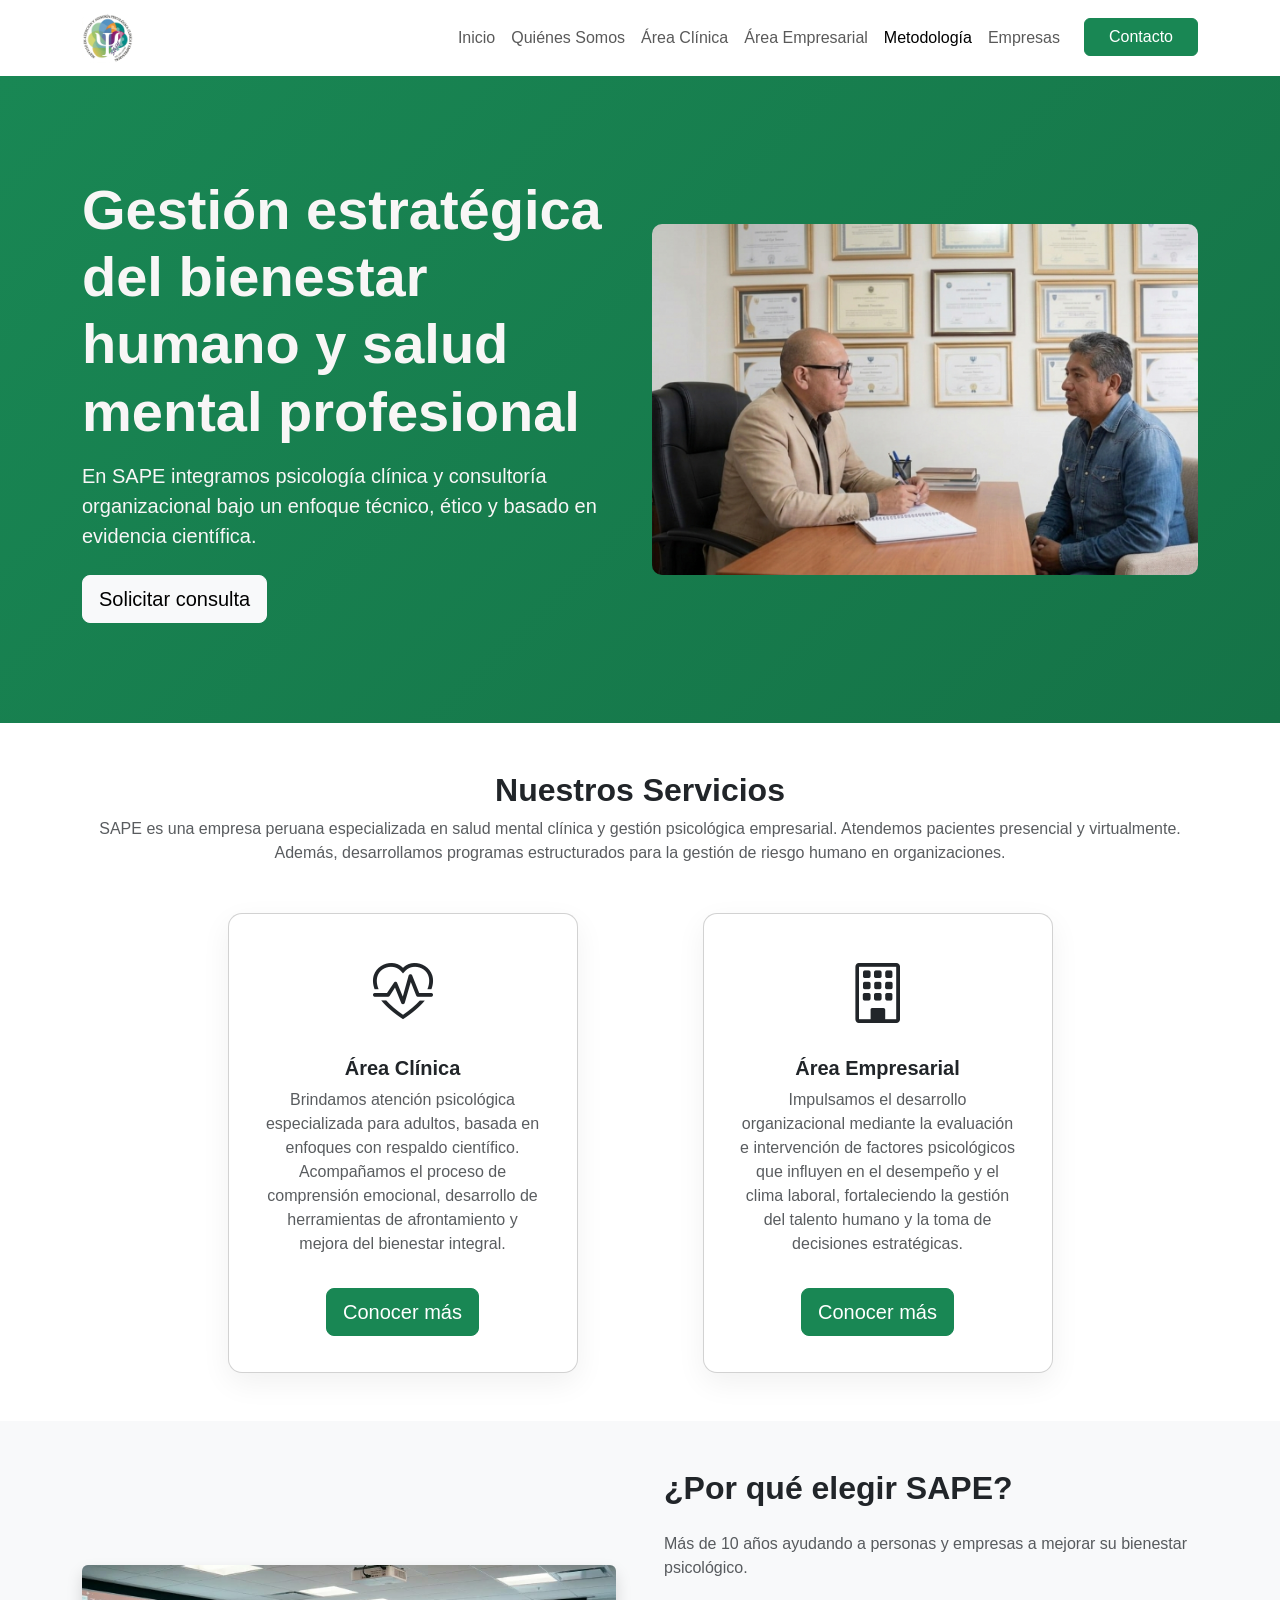
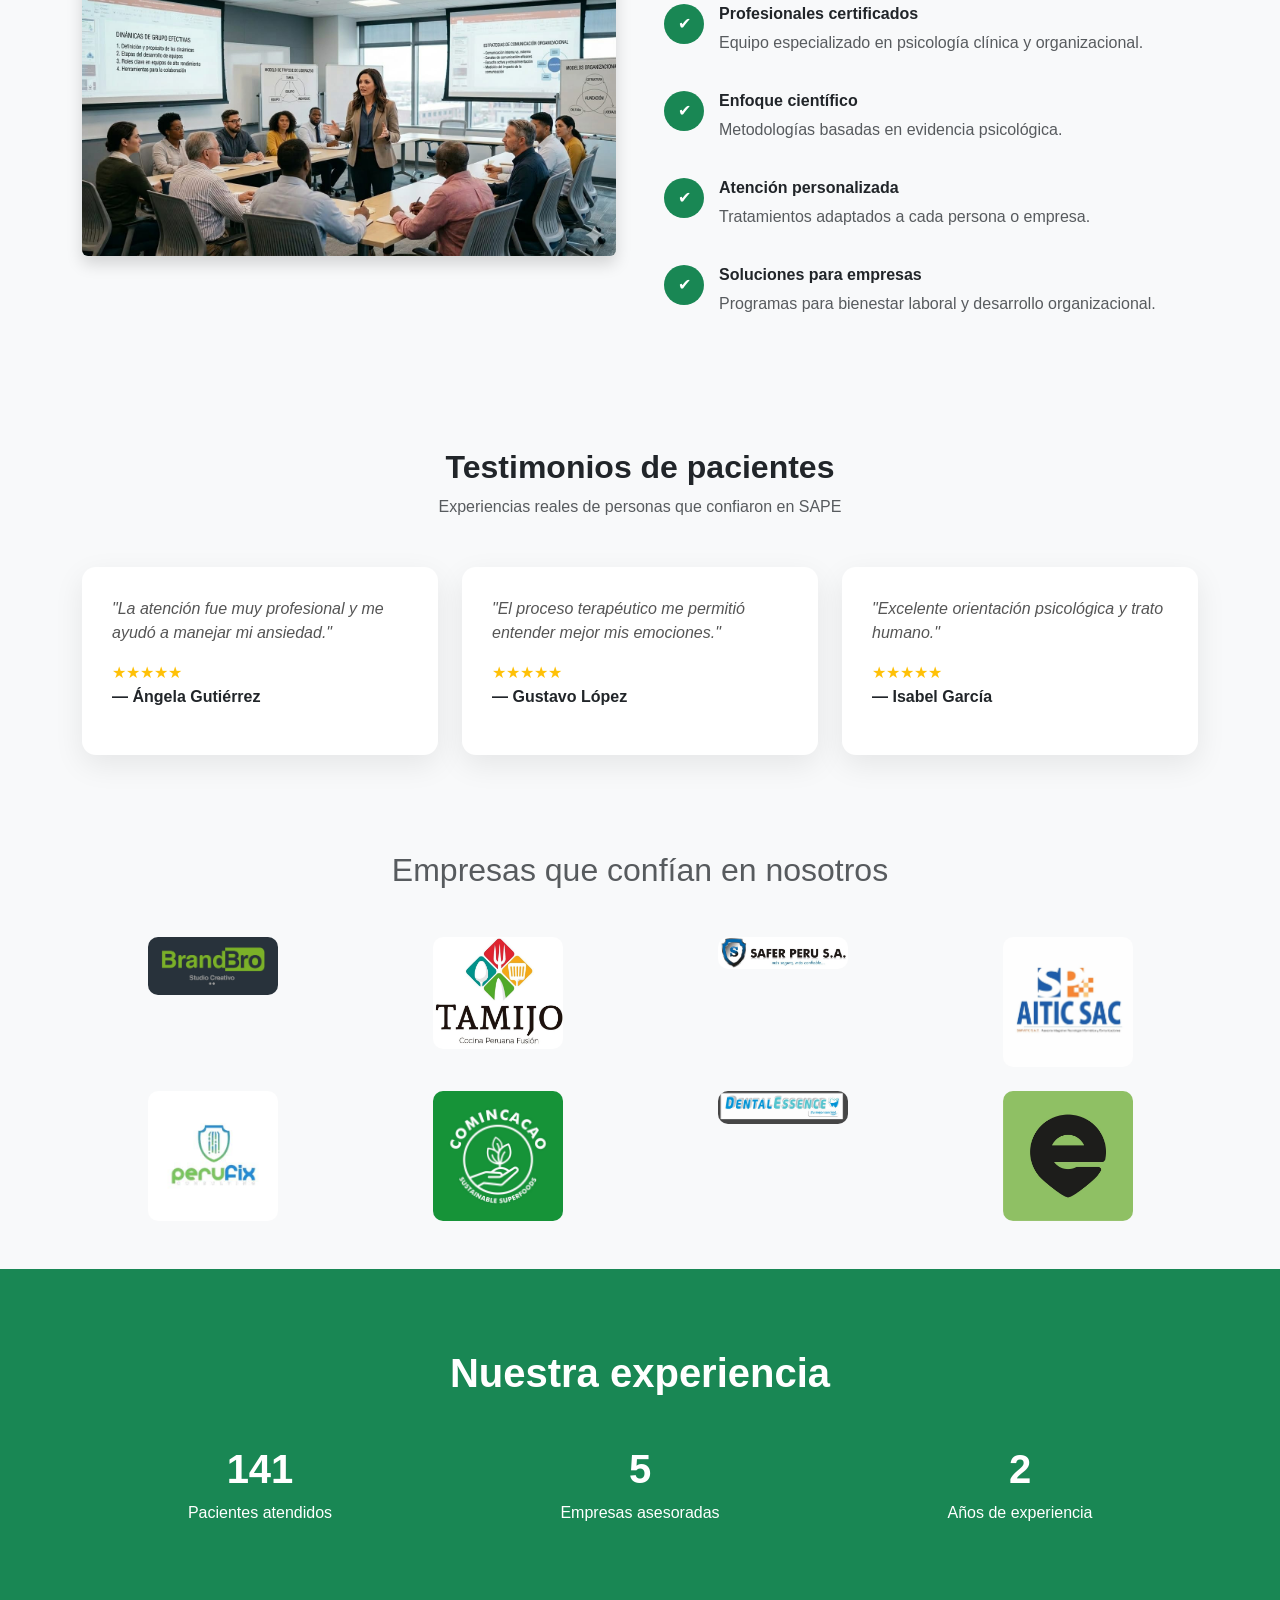
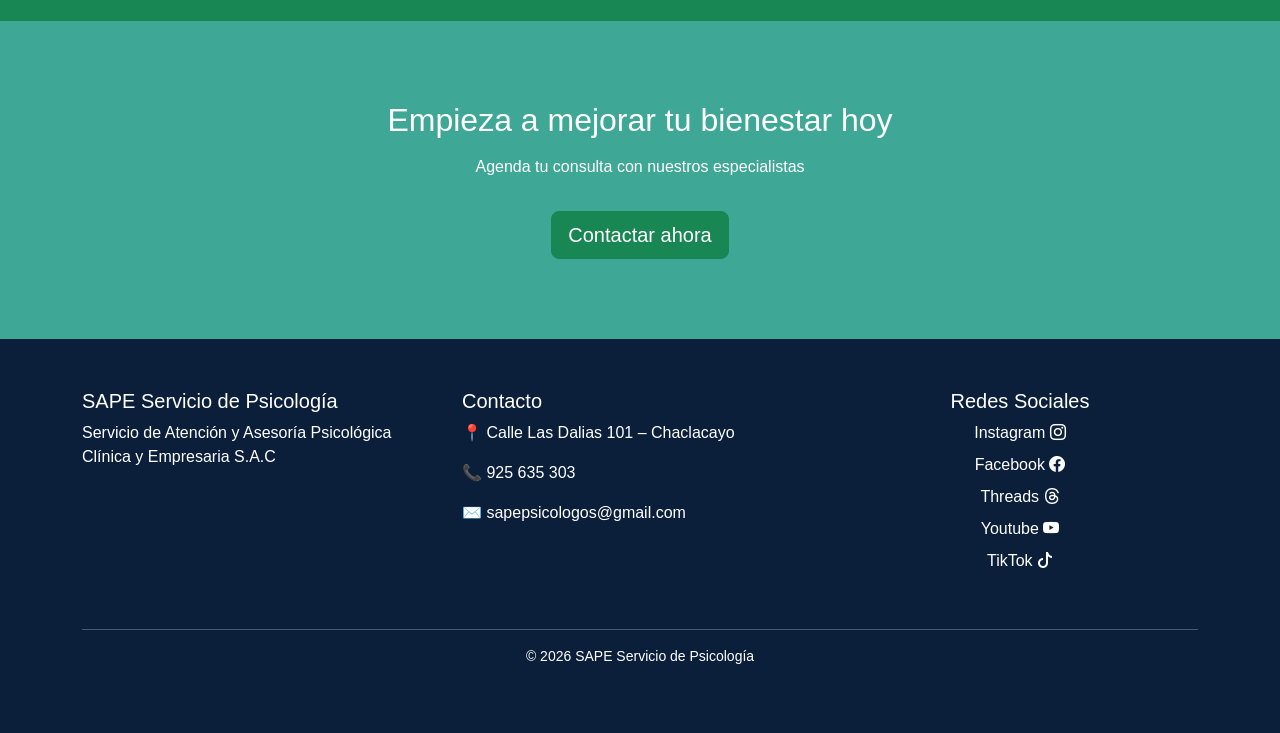
==== index.html @ dc3daa82 "Actualización del sitio" ====
<!DOCTYPE html>
<html lang="es">
<head>
  <meta charset="utf-8" />
  <meta name="viewport" content="width=device-width, initial-scale=1" />

  <title>SAPE | Psicología Clínica y Empresarial</title>

  <link href="https://cdn.jsdelivr.net/npm/bootstrap@5.3.8/dist/css/bootstrap.min.css" rel="stylesheet"/>
  <link href="https://cdn.jsdelivr.net/npm/bootstrap-icons@1.11.3/font/bootstrap-icons.css" rel="stylesheet"/>
  <link rel="stylesheet" href="css/styles.css" />
</head>

<body>

<!-- HEADER -->
<header class="header">
  <div class="container">
    <nav class="navbar navbar-expand-lg">
      <a class="navbar-brand" href="index.html">
        <img src="assets/img/logo-sape.jpeg" class="logo-img">
      </a>

      <button class="navbar-toggler" type="button" data-bs-toggle="collapse" data-bs-target="#menu">
        ☰
      </button>

      <div class="collapse navbar-collapse" id="menu">
        <ul class="navbar-nav ms-auto">
          <li class="nav-item"><a class="nav-link" href="index.html">Inicio</a></li>
          <li class="nav-item"><a class="nav-link" href="quienes-somos.html">Quiénes Somos</a></li>
          <li class="nav-item"><a class="nav-link" href="area-clinica.html">Área Clínica</a></li>
          <li class="nav-item"><a class="nav-link" href="area-empresarial.html">Área Empresarial</a></li>
          <li class="nav-item"><a class="nav-link active" href="metodologia.html">Metodología</a></li>
          <li class="nav-item"><a class="nav-link" href="empresas.html">Empresas</a></li>
          <li class="nav-item">
            <a class="btn btn-success ms-lg-3 px-4" href="contacto.html">Contacto</a>
          </li>
        </ul>
      </div>
    </nav>
  </div>
</header>

<!-- HERO -->
<section class="hero reveal">
  <div class="container">
    <div class="row align-items-center">
      <div class="col-lg-6">
        <h1 class="display-4 fw-bold">
          Gestión estratégica del bienestar humano y salud mental profesional
        </h1>

        <p class="lead mt-3">
          En SAPE integramos psicología clínica y consultoría organizacional bajo un enfoque técnico, ético y basado en evidencia científica.
        </p>

        <div class="mt-4">
          <a href="contacto.html" class="btn btn-light btn-lg me-3">Solicitar consulta</a>
        </div>
      </div>

      <div class="col-lg-6 text-center">
        <img src="assets/img/hero.jpeg" class="img-fluid hero-img" />
      </div>
    </div>
  </div>
</section>

<!-- SERVICIOS -->
<section class="py-5 reveal">
  <div class="container">
    <div class="text-center mb-5">
      <h2 class="fw-bold">Nuestros Servicios</h2>
      <p class="text-muted">
        SAPE es una empresa peruana especializada en salud mental clínica  y gestión psicológica empresarial. Atendemos pacientes presencial y virtualmente. Además, desarrollamos programas estructurados para la gestión de riesgo humano en organizaciones.
      </p>
    </div>

    <div class="row g-4 justify-content-center">

      <div class="col-md-6 col-lg-5">
        <div class="card service-card h-100 text-center">
          <div class="card-body">
            <div class="service-icon mb-3">
              <i class="bi bi-heart-pulse"></i>
            </div>
            <h5 class="fw-bold">Área Clínica</h5>
            <p class="text-muted">
              Brindamos atención psicológica especializada para adultos, basada en enfoques con respaldo científico. Acompañamos el proceso de comprensión emocional, desarrollo de herramientas de afrontamiento y mejora del bienestar integral.
            </p>
            <a href="area-clinica.html" class="btn btn-success btn-lg mt-3">Conocer más</a>
          </div>
        </div>
      </div>

      <div class="col-md-6 col-lg-5">
        <div class="card service-card h-100 text-center">
          <div class="card-body">
            <div class="service-icon mb-3">
              <i class="bi bi-building"></i>
            </div>
            <h5 class="fw-bold">Área Empresarial</h5>
            <p class="text-muted">
              Impulsamos el desarrollo organizacional mediante la evaluación e intervención de factores psicológicos que influyen en el desempeño y el clima laboral, fortaleciendo la gestión del talento humano y la toma de decisiones estratégicas.
            </p>
            <a href="area-empresarial.html" class="btn btn-success btn-lg mt-3">Conocer más</a>
          </div>
        </div>
      </div>

    </div>
  </div>
</section>

<!-- BENEFICIOS -->
<section class="py-5 bg-light reveal">
  <div class="container">
    <div class="row align-items-center g-5">

      <div class="col-lg-6">
        <img src="assets/img/team.jpeg" class="img-fluid rounded shadow" />
      </div>

      <div class="col-lg-6">
        <h2 class="fw-bold mb-4">¿Por qué elegir SAPE?</h2>

        <p class="text-muted mb-4">
          Más de 10 años ayudando a personas y empresas a mejorar su bienestar psicológico.
        </p>

        <div class="benefit-item"><div class="benefit-icon">✔</div><div><h6 class="fw-bold">Profesionales certificados</h6><p class="text-muted">Equipo especializado en psicología clínica y organizacional.</p></div></div>

        <div class="benefit-item"><div class="benefit-icon">✔</div><div><h6 class="fw-bold">Enfoque científico</h6><p class="text-muted">Metodologías basadas en evidencia psicológica.</p></div></div>

        <div class="benefit-item"><div class="benefit-icon">✔</div><div><h6 class="fw-bold">Atención personalizada</h6><p class="text-muted">Tratamientos adaptados a cada persona o empresa.</p></div></div>

        <div class="benefit-item"><div class="benefit-icon">✔</div><div><h6 class="fw-bold">Soluciones para empresas</h6><p class="text-muted">Programas para bienestar laboral y desarrollo organizacional.</p></div></div>

      </div>
    </div>
  </div>
</section>

<!-- TESTIMONIOS -->
<section class="py-5 bg-light reveal">
  <div class="container">
    <div class="text-center mb-5">
      <h2 class="fw-bold">Testimonios de pacientes</h2>
      <p class="text-muted">Experiencias reales de personas que confiaron en SAPE</p>
    </div>

    <div class="row g-4">
      <div class="col-md-4">
        <div class="testimonial-card h-100">
          <p class="testimonial-text">"La atención fue muy profesional y me ayudó a manejar mi ansiedad."</p>
          <div class="testimonial-stars">★★★★★</div>
          <p class="testimonial-author">— Ángela Gutiérrez</p>
        </div>
      </div>

      <div class="col-md-4">
        <div class="testimonial-card h-100">
          <p class="testimonial-text">"El proceso terapéutico me permitió entender mejor mis emociones."</p>
          <div class="testimonial-stars">★★★★★</div>
          <p class="testimonial-author">— Gustavo López</p>
        </div>
      </div>

      <div class="col-md-4">
        <div class="testimonial-card h-100">
          <p class="testimonial-text">"Excelente orientación psicológica y trato humano."</p>
          <div class="testimonial-stars">★★★★★</div>
          <p class="testimonial-author">— Isabel García</p>
        </div>
      </div>
    </div>
  </div>
</section>

<!-- CLIENTES -->
<section class="py-5 bg-light reveal">
  <div class="container text-center">
    <h2 class="text-muted mb-5">Empresas que confían en nosotros</h2>

    <div class="row g-4">
      <div class="col-6 col-md-3"><img src="assets/img/client1.jpeg" class="img-fluid client-logo"/></div>
      <div class="col-6 col-md-3"><img src="assets/img/client2.jpeg" class="img-fluid client-logo"/></div>
      <div class="col-6 col-md-3"><img src="assets/img/client3.jpeg" class="img-fluid client-logo"/></div>
      <div class="col-6 col-md-3"><img src="assets/img/client4.jpeg" class="img-fluid client-logo"/></div>
      <div class="col-6 col-md-3"><img src="assets/img/client5.jpeg" class="img-fluid client-logo"/></div>
      <div class="col-6 col-md-3"><img src="assets/img/client6.jpeg" class="img-fluid client-logo"/></div>
      <div class="col-6 col-md-3"><img src="assets/img/client7.jpeg" class="img-fluid client-logo"/></div>
      <div class="col-6 col-md-3"><img src="assets/img/client8.jpeg" class="img-fluid client-logo"/></div>
    </div>
  </div>
</section>

<!-- ESTADISTICAS -->
<section class="stats">
  <div class="container text-center">
    <h2 class="mb-5">Nuestra experiencia</h2>
    <div class="row g-4">
      <div class="col-md-4"><h2 class="counter" data-target="1200">0</h2><p>Pacientes atendidos</p></div>
      <div class="col-md-4"><h2 class="counter" data-target="40">0</h2><p>Empresas asesoradas</p></div>
      <div class="col-md-4"><h2 class="counter" data-target="10">0</h2><p>Años de experiencia</p></div>
    </div>
  </div>
</section>

<!-- CTA -->
<section class="cta text-center reveal">
  <div class="container">
    <h2>Empieza a mejorar tu bienestar hoy</h2>
    <p class="mt-3">Agenda tu consulta con nuestros especialistas</p>
    <a href="contacto.html" class="btn btn-success btn-lg mt-3">Contactar ahora</a>
  </div>
</section>

<!-- FOOTER -->
<footer class="footer">
  <div class="container">
    <div class="row g-4">

      <div class="col-lg-4">
        <h5>SAPE Servicio de Psicología</h5>
        <p>Servicio de Atención y Asesoría Psicológica Clínica y Empresaria S.A.C</p>
      </div>

      <div class="col-lg-4">
        <h5>Contacto</h5>
        <p>📍 Calle Las Dalias 101 – Chaclacayo</p>
        <p>📞 925 635 303</p>
        <p>✉️ sapepsicologos@gmail.com</p>
      </div>

      <div class="col-lg-4 text-center">
        <h5>Redes Sociales</h5>

        <a href="https://www.instagram.com/sapepsicologia" target="_blank">Instagram <i class="bi bi-instagram"></i></a>
        <a href="https://www.facebook.com/sapepsicologos" target="_blank">Facebook <i class="bi bi-facebook"></i></a>
        <a href="https://threads.net/@sapepsicologia" target="_blank">Threads <i class="bi bi-threads"></i></a>
        <a href="https://www.youtube.com/@sapepsicologos" target="_blank">Youtube <i class="bi bi-youtube"></i></a>
        <a href="https://www.tiktok.com/@sapepsicologos" target="_blank">TikTok <i class="bi bi-tiktok"></i></a>

      </div>

    </div>

    <hr class="mt-5" />
    <p class="text-center small">© 2026 SAPE Servicio de Psicología</p>
  </div>
</footer>

<script src="https://cdn.jsdelivr.net/npm/bootstrap@5.3.8/dist/js/bootstrap.bundle.min.js"></script>
<script src="js/main.js"></script>

</body>
</html>
---- css/styles.css ----
/* RESET */
* {
  margin: 0;
  padding: 0;
  box-sizing: border-box;
}

html, body {
  overflow-x: hidden;
  width: 100%;
  font-family: Arial, Helvetica, sans-serif;
}

/* VARIABLES */
:root {
  --azul-principal: #0b1f3a;
  --verde-acento: #3fa796;
  --gris-claro: #f4f6f9;
}

/* NAVBAR */
.logo-img {
  height: 50px;
  width: auto;
  border-radius: 20%;
}

.navbar {
  z-index: 1000;
  transition: all 0.3s ease;
}

.navbar.scrolled {
  background: white;
  box-shadow: 0 10px 20px rgba(0,0,0,0.08);
}

/* HERO */
.hero {
  background: linear-gradient(135deg, #198754, #157347);
  color: rgb(248, 246, 246);
  padding: 100px 0;
  display: flex;
  align-items: center;
}

.hero-empresarial,
.hero-quienes,
.hero-clinica {
  height: 300px;
  width:auto;
  background-size: cover;
  background-position: center;
}

.hero-empresarial {
  background: linear-gradient(rgba(0,0,0,0.4), rgba(0,0,0,0.4)),
              url('../assets/img/team.jpeg');
}

/* IMAGES */
.img-fluid {
  border-radius: 10px;
}

/* SERVICES */
.service-card {
  max-width: 350px;
  margin: auto;
  border-radius: 14px;
  box-shadow: 0 10px 30px rgba(0,0,0,0.06);
  transition: 0.3s;
  padding: 20px;
}

.service-card:hover {
  transform: translateY(-8px);
  box-shadow: 0 20px 50px rgba(0,0,0,0.12);
}

.service-icon {
  font-size: 60px;
}

/* CLIENT LOGOS */
.client-logo {
  max-width: 130px;
  margin: auto;
  display: block;
  transition: 0.3s;
}

.client-logo:hover {
  transform: scale(1.08);
}

/* BENEFITS */
.benefit-item {
  display: flex;
  gap: 15px;
  margin-bottom: 20px;
}

.benefit-icon {
  width: 40px;
  height: 40px;
  background: #198754;
  color: white;
  display: flex;
  align-items: center;
  justify-content: center;
  border-radius: 50%;
}

/* STATS */
.stats {
  background: #198754;
  color: white;
  padding: 80px 0;
}

.stats h2 {
  font-size: 40px;
  font-weight: bold;
}

/* TESTIMONIOS */
.testimonial-card {
  background: white;
  padding: 30px;
  border-radius: 14px;
  box-shadow: 0 10px 30px rgba(0,0,0,0.08);
  transition: 0.3s;
}

.testimonial-card:hover {
  transform: translateY(-8px);
  box-shadow: 0 20px 50px rgba(0,0,0,0.15);
}

.testimonial-text {
  font-style: italic;
  color: #555;
}

.testimonial-stars {
  color: #ffc107;
}

.testimonial-author {
  font-weight: 600;
}

/* CTA */
.cta {
  background: var(--verde-acento);
  color: white;
  padding: 80px 0;
}

/* FOOTER (UNIFICADO) */
.footer {
  background: var(--azul-principal);
  color: white;
  padding: 50px 0;
}

.footer a {
  color: white;
  text-decoration: none;
  display: block;
  margin-bottom: 8px;
}

.footer a:hover {
  color: var(--verde-acento);
}

/* ANIMACIÓN */
.reveal {
  opacity: 0;
  transform: translateY(40px);
  transition: 0.8s;
}

.reveal.active {
  opacity: 1;
  transform: translateY(0);
}

/* RESPONSIVE */
@media (max-width: 768px) {

  .logo-img {
    height: 40px;
  }

  .hero {
    padding: 80px 20px;
    min-height: auto;
    text-align: center;
  }

  .hero-img{
    margin-top:20px;
  }

  .hero h1 {
    font-size: 28px;
  }

  .about-grid {
    grid-template-columns: 1fr;
  }

  .valores-grid {
    grid-template-columns: 1fr;
  }

  .stats h2 {
    font-size: 30px;
  }
  .reveal {
    opacity: 1;
    transform: none;
  }
}
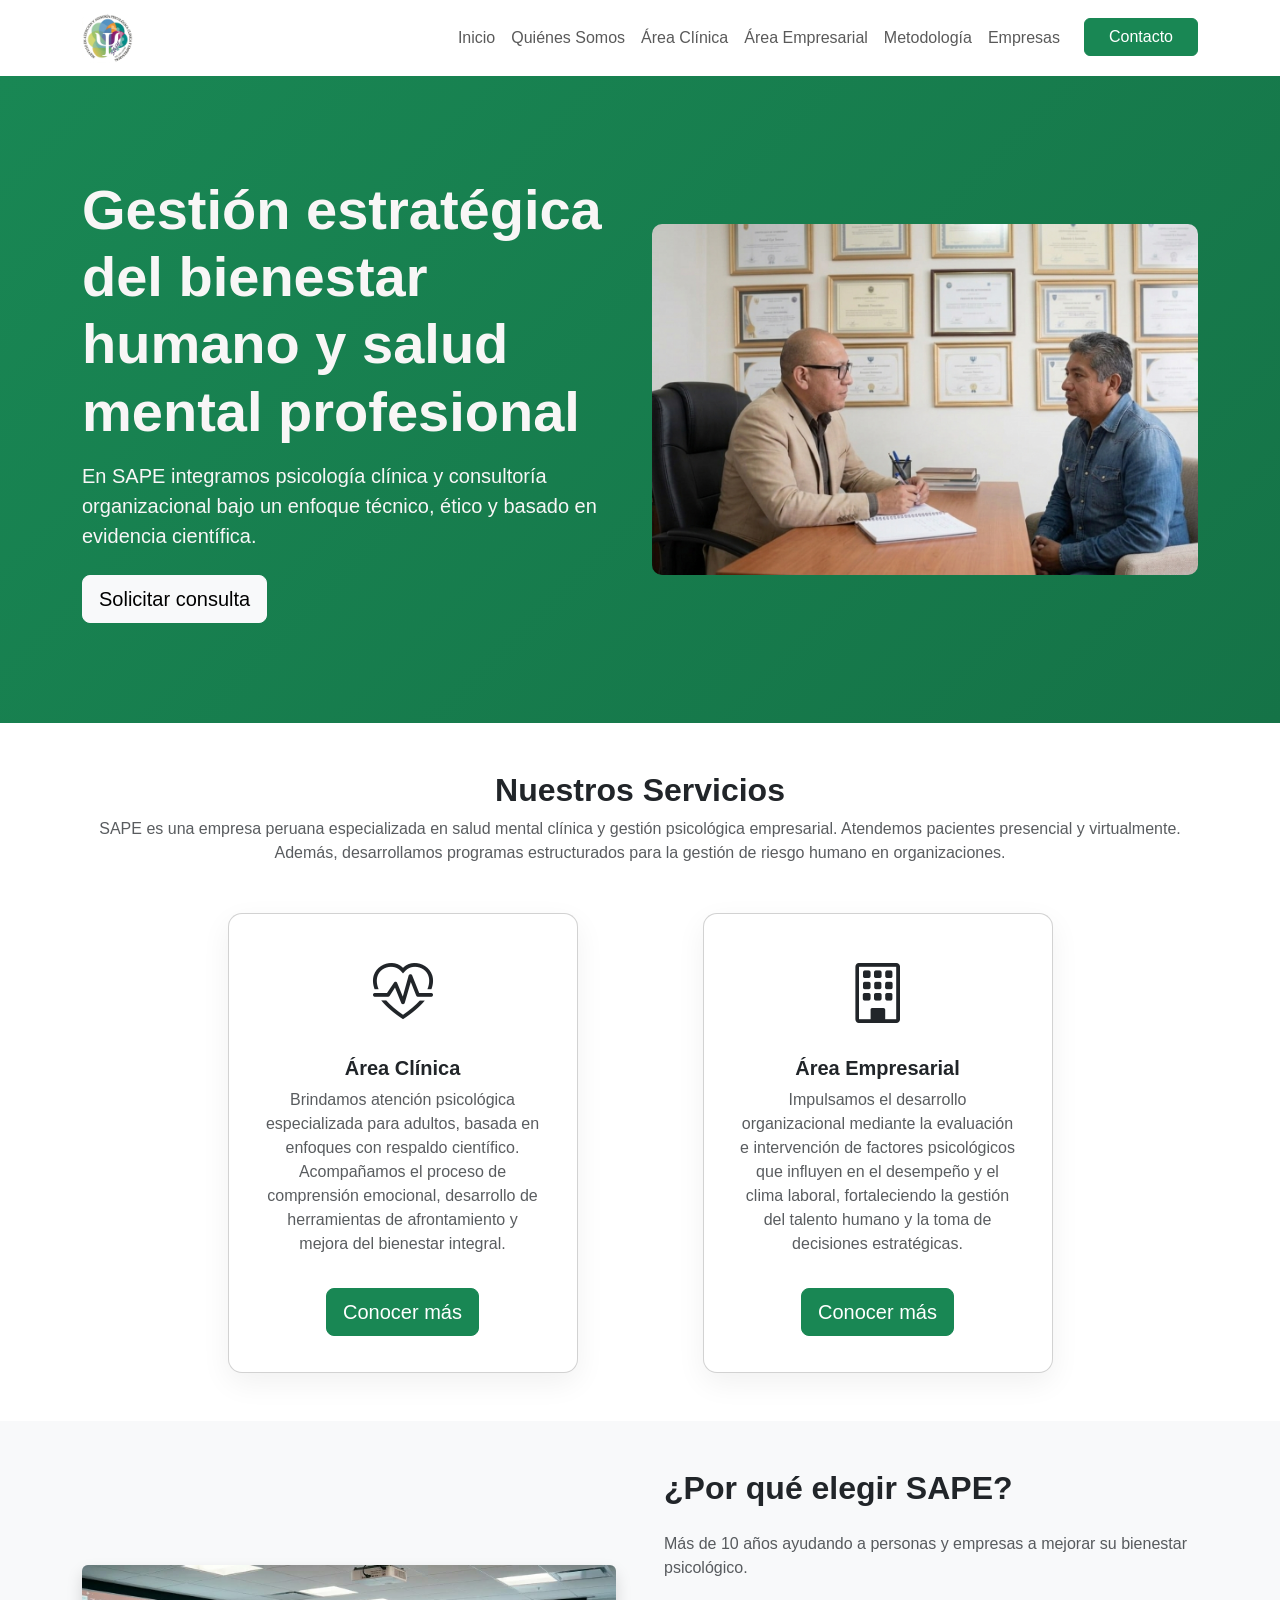
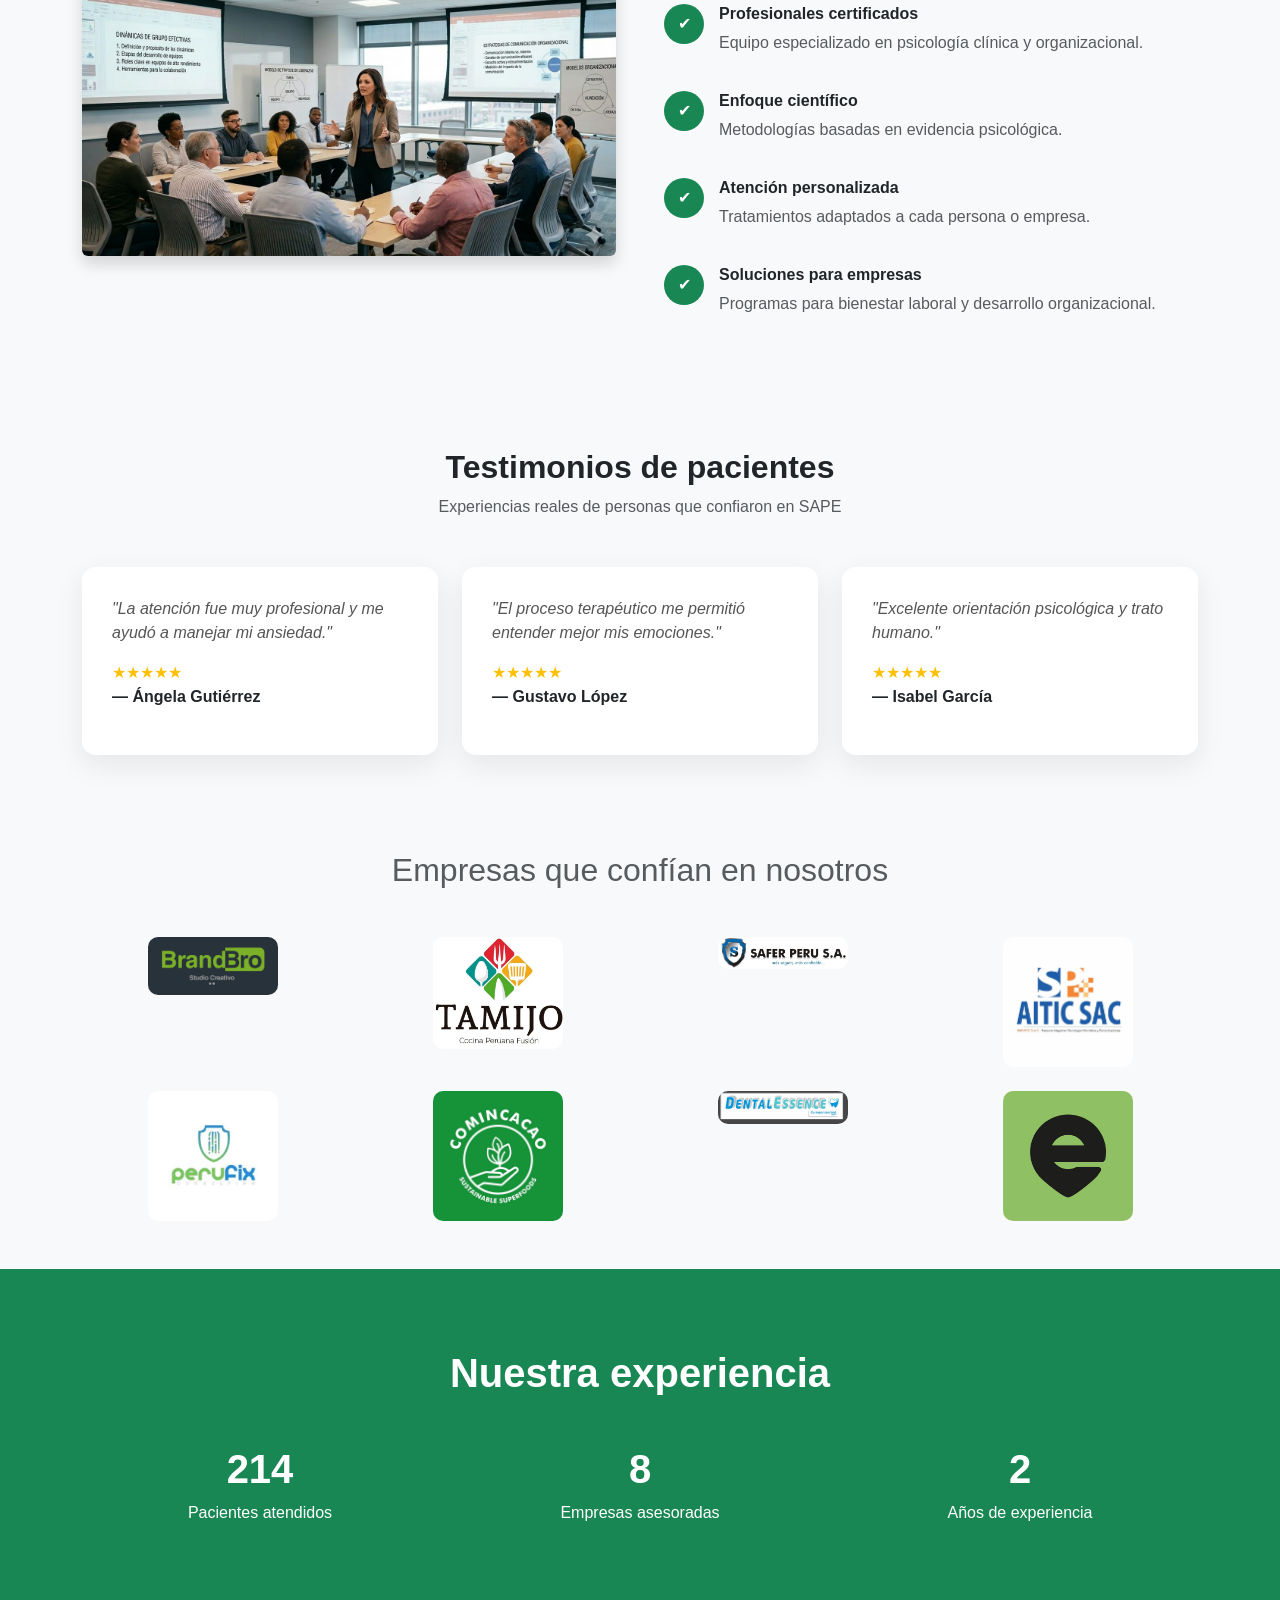
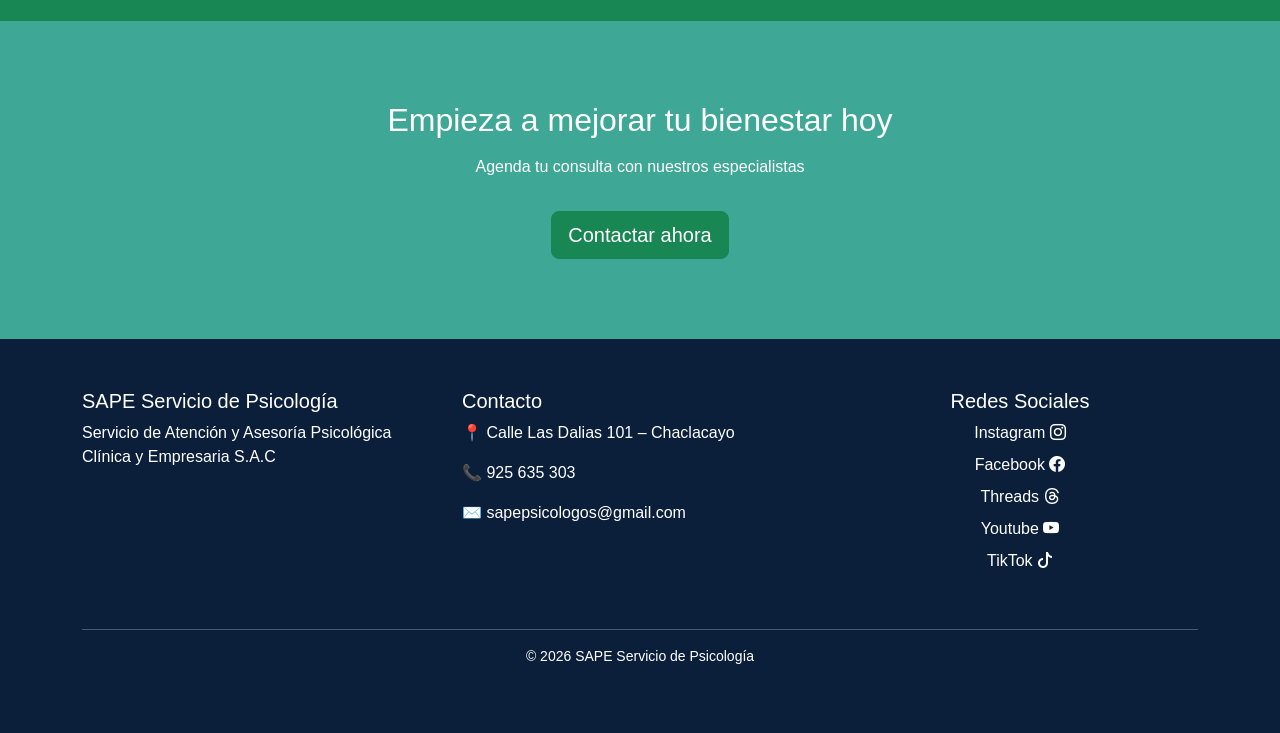
==== commit 1ac5e53d: "Actualización del sitio" ====
--- a/index.html
+++ b/index.html
@@ -31,7 +31,7 @@
           <li class="nav-item"><a class="nav-link" href="quienes-somos.html">Quiénes Somos</a></li>
           <li class="nav-item"><a class="nav-link" href="area-clinica.html">Área Clínica</a></li>
           <li class="nav-item"><a class="nav-link" href="area-empresarial.html">Área Empresarial</a></li>
-          <li class="nav-item"><a class="nav-link active" href="metodologia.html">Metodología</a></li>
+          <li class="nav-item"><a class="nav-link" href="metodologia.html">Metodología</a></li>
           <li class="nav-item"><a class="nav-link" href="empresas.html">Empresas</a></li>
           <li class="nav-item">
             <a class="btn btn-success ms-lg-3 px-4" href="contacto.html">Contacto</a>
--- a/css/styles.css
+++ b/css/styles.css
@@ -40,22 +40,32 @@
   background: linear-gradient(135deg, #198754, #157347);
   color: rgb(248, 246, 246);
   padding: 100px 0;
+  min-height: auto;
   display: flex;
   align-items: center;
+  overflow: hidden;
+}
+
+.hero-img{
+    width:100%;
+    height: auto;
+    display: block;
 }
 
 .hero-empresarial,
 .hero-quienes,
 .hero-clinica {
-  height: 300px;
-  width:auto;
-  background-size: cover;
-  background-position: center;
-}
-
-.hero-empresarial {
-  background: linear-gradient(rgba(0,0,0,0.4), rgba(0,0,0,0.4)),
-              url('../assets/img/team.jpeg');
+  background: linear-gradient(135deg, #0b1f3a, #3fa796);
+  height: 220px;
+  display:flex;
+  align-items:center;
+  justify-content: center;
+  text-align: center;
+  color: white;
+}
+
+.hero-clinica h1{
+  margin:0;
 }
 
 /* IMAGES */
@@ -178,7 +188,7 @@
 
 /* ANIMACIÓN */
 .reveal {
-  opacity: 0;
+  opacity: 1;
   transform: translateY(40px);
   transition: 0.8s;
 }
@@ -196,17 +206,26 @@
   }
 
   .hero {
-    padding: 80px 20px;
+    padding: 60px 20px;
     min-height: auto;
     text-align: center;
   }
 
   .hero-img{
-    margin-top:20px;
+    margin-top: 20px;
   }
 
   .hero h1 {
     font-size: 28px;
+  }
+
+  .hero-clinica{
+    height: 180px;
+    padding:20px;
+  }
+
+  .hero-clinica h1{
+    font-size: 26px;
   }
 
   .about-grid {
@@ -224,4 +243,315 @@
     opacity: 1;
     transform: none;
   }
+
+.section{
+    position: relative;
+    z-index:1;
+  }
+}
+
+.texto-justificado {
+  text-align: justify;
+}
+
+.problema-card {
+  background: white;
+  padding: 20px;
+  text-align: center;
+  border-radius: 12px;
+  box-shadow: 0 5px 20px rgba(0,0,0,0.08);
+  font-weight: 500;
+  transition: 0.3s;
+}
+
+.problema-card:hover {
+  transform: translateY(-5px);
+  background-color:#157347;
+  color: white;
+
+}
+
+/* RESET */
+* {
+  margin: 0;
+  padding: 0;
+  box-sizing: border-box;
+}
+
+html, body {
+  overflow-x: hidden;
+  width: 100%;
+  font-family: Arial, Helvetica, sans-serif;
+}
+
+/* VARIABLES */
+:root {
+  --azul-principal: #0b1f3a;
+  --verde-acento: #3fa796;
+  --gris-claro: #f4f6f9;
+}
+
+/* NAVBAR */
+.logo-img {
+  height: 50px;
+  width: auto;
+  border-radius: 20%;
+}
+
+.navbar {
+  z-index: 1000;
+  transition: all 0.3s ease;
+}
+
+.navbar.scrolled {
+  background: white;
+  box-shadow: 0 10px 20px rgba(0,0,0,0.08);
+}
+
+/* HERO */
+.hero {
+  background: linear-gradient(135deg, #198754, #157347);
+  color: rgb(248, 246, 246);
+  padding: 100px 0;
+  min-height: auto;
+  display: flex;
+  align-items: center;
+  overflow: hidden;
+}
+
+.hero-img{
+    width:100%;
+    height: auto;
+    display: block;
+}
+
+.hero-empresarial,
+.hero-quienes,
+.hero-clinica {
+  background: linear-gradient(135deg, #0b1f3a, #3fa796);
+  height: 220px;
+  display:flex;
+  align-items:center;
+  justify-content: center;
+  text-align: center;
+  color: white;
+}
+
+.hero-clinica h1{
+  margin:0;
+}
+
+/* IMAGES */
+.img-fluid {
+  border-radius: 10px;
+}
+
+/* SERVICES */
+.service-card {
+  max-width: 350px;
+  margin: auto;
+  border-radius: 14px;
+  box-shadow: 0 10px 30px rgba(0,0,0,0.06);
+  transition: 0.3s;
+  padding: 20px;
+}
+
+.service-card:hover {
+  transform: translateY(-8px);
+  box-shadow: 0 20px 50px rgba(0,0,0,0.12);
+}
+
+.service-icon {
+  font-size: 60px;
+}
+
+/* CLIENT LOGOS */
+.client-logo {
+  max-width: 130px;
+  margin: auto;
+  display: block;
+  transition: 0.3s;
+}
+
+.client-logo:hover {
+  transform: scale(1.08);
+}
+
+/* BENEFITS */
+.benefit-item {
+  display: flex;
+  gap: 15px;
+  margin-bottom: 20px;
+}
+
+.benefit-icon {
+  width: 40px;
+  height: 40px;
+  background: #198754;
+  color: white;
+  display: flex;
+  align-items: center;
+  justify-content: center;
+  border-radius: 50%;
+}
+
+/* STATS */
+.stats {
+  background: #198754;
+  color: white;
+  padding: 80px 0;
+}
+
+.stats h2 {
+  font-size: 40px;
+  font-weight: bold;
+}
+
+/* TESTIMONIOS */
+.testimonial-card {
+  background: white;
+  padding: 30px;
+  border-radius: 14px;
+  box-shadow: 0 10px 30px rgba(0,0,0,0.08);
+  transition: 0.3s;
+}
+
+.testimonial-card:hover {
+  transform: translateY(-8px);
+  box-shadow: 0 20px 50px rgba(0,0,0,0.15);
+}
+
+.testimonial-text {
+  font-style: italic;
+  color: #555;
+}
+
+.testimonial-stars {
+  color: #ffc107;
+}
+
+.testimonial-author {
+  font-weight: 600;
+}
+
+/* CTA */
+.cta {
+  background: var(--verde-acento);
+  color: white;
+  padding: 80px 0;
+}
+
+/* FOOTER (UNIFICADO) */
+.footer {
+  background: var(--azul-principal);
+  color: white;
+  padding: 50px 0;
+}
+
+.footer a {
+  color: white;
+  text-decoration: none;
+  display: block;
+  margin-bottom: 8px;
+}
+
+.footer a:hover {
+  color: var(--verde-acento);
+}
+
+/* ANIMACIÓN */
+.reveal {
+  opacity: 1;
+  transform: translateY(40px);
+  transition: 0.8s;
+}
+
+.reveal.active {
+  opacity: 1;
+  transform: translateY(0);
+}
+
+/* RESPONSIVE */
+@media (max-width: 768px) {
+
+  .logo-img {
+    height: 40px;
+  }
+
+  .hero {
+    padding: 60px 20px;
+    min-height: auto;
+    text-align: center;
+  }
+
+  .hero-img{
+    margin-top: 20px;
+  }
+
+  .hero h1 {
+    font-size: 28px;
+  }
+
+  .hero-clinica{
+    height: 180px;
+    padding:20px;
+  }
+
+  .hero-clinica h1{
+    font-size: 26px;
+  }
+
+  .about-grid {
+    grid-template-columns: 1fr;
+  }
+
+  .valores-grid {
+    grid-template-columns: 1fr;
+  }
+
+  .stats h2 {
+    font-size: 30px;
+  }
+  .reveal {
+    opacity: 1;
+    transform: none;
+  }
+
+.section{
+    position: relative;
+    z-index:1;
+  }
+
+  .problema-card {
+    margin-bottom: 15px;
+    font-size: 15px;
+    padding: 18px;
+  }
+
+}
+
+.texto-justificado {
+  text-align: justify;
+}
+
+.problema-card {
+  background: white;
+  padding: 20px;
+  text-align: center;
+  border-radius: 12px;
+  box-shadow: 0 5px 20px rgba(0,0,0,0.08);
+  font-weight: 500;
+  transition: 0.3s;
+}
+
+.problema-card:hover {
+  transform: translateY(-5px);
+  background-color:#157347;
+  color: white;
+
+}
+.problema-card:active {
+  transform: translateY(-5px);
+  background-color: #157347;
+  color: white;
 }
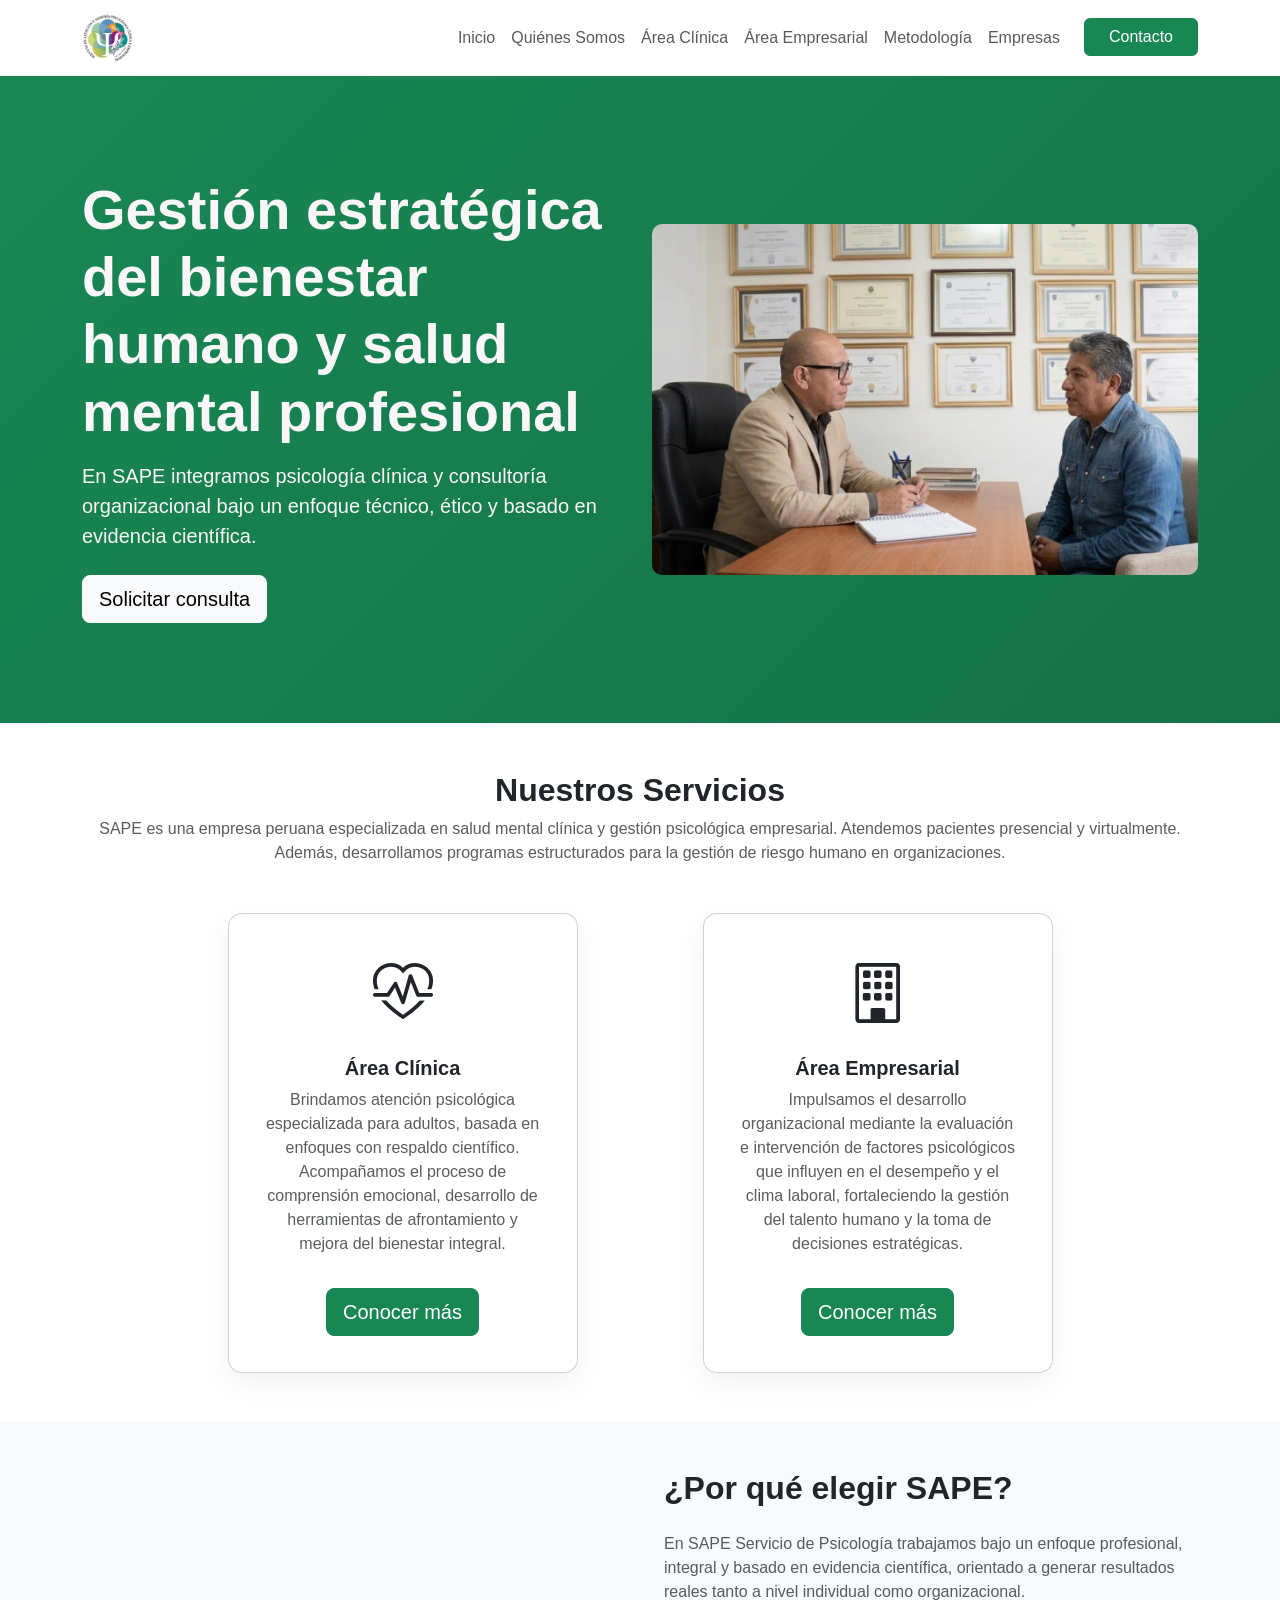
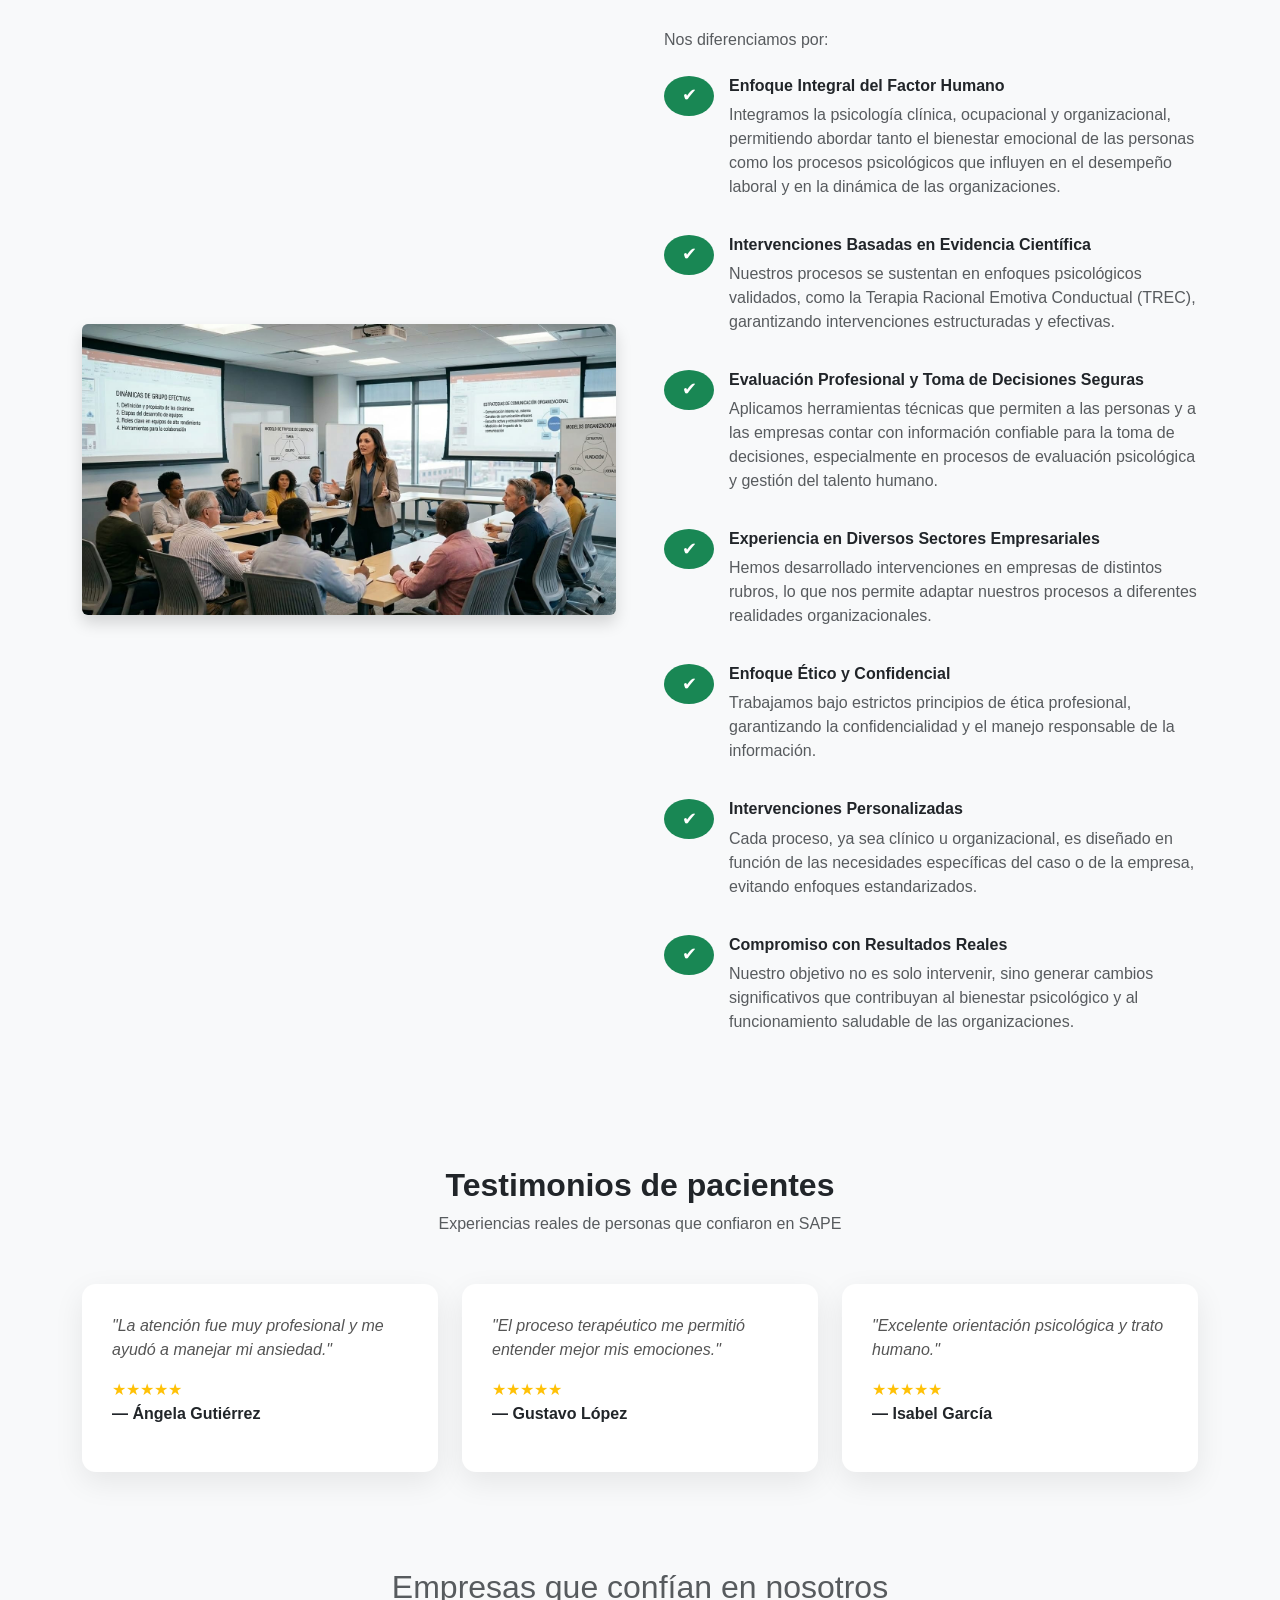
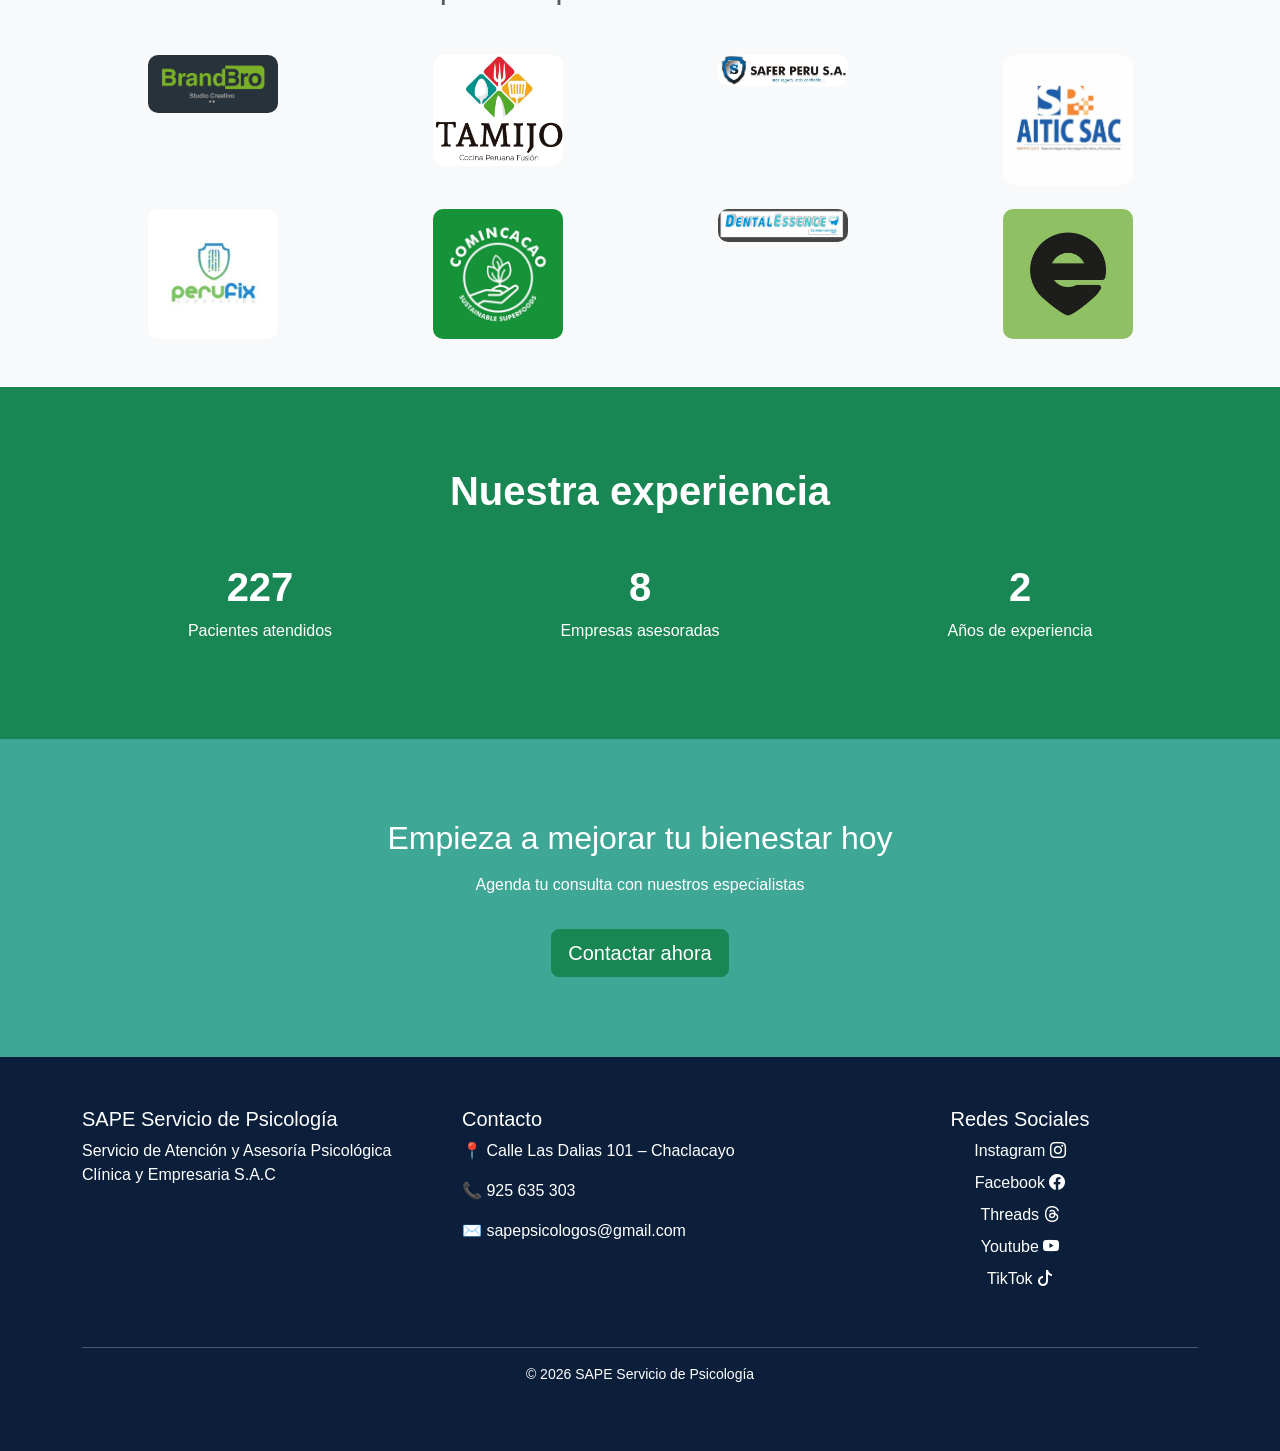
==== commit c48e8e8b: "Actualización del sitio" ====
--- a/index.html
+++ b/index.html
@@ -126,17 +126,29 @@
         <h2 class="fw-bold mb-4">¿Por qué elegir SAPE?</h2>
 
         <p class="text-muted mb-4">
-          Más de 10 años ayudando a personas y empresas a mejorar su bienestar psicológico.
+          En SAPE Servicio de Psicología trabajamos bajo un enfoque profesional, integral 
+          y basado en evidencia científica, orientado a generar resultados reales tanto a nivel individual como organizacional.
         </p>
 
-        <div class="benefit-item"><div class="benefit-icon">✔</div><div><h6 class="fw-bold">Profesionales certificados</h6><p class="text-muted">Equipo especializado en psicología clínica y organizacional.</p></div></div>
-
-        <div class="benefit-item"><div class="benefit-icon">✔</div><div><h6 class="fw-bold">Enfoque científico</h6><p class="text-muted">Metodologías basadas en evidencia psicológica.</p></div></div>
-
-        <div class="benefit-item"><div class="benefit-icon">✔</div><div><h6 class="fw-bold">Atención personalizada</h6><p class="text-muted">Tratamientos adaptados a cada persona o empresa.</p></div></div>
-
-        <div class="benefit-item"><div class="benefit-icon">✔</div><div><h6 class="fw-bold">Soluciones para empresas</h6><p class="text-muted">Programas para bienestar laboral y desarrollo organizacional.</p></div></div>
-
+        <p class="text-muted mb-4">
+          Nos diferenciamos por:
+        </p>
+
+        <div class="benefit-item"><div class="benefit-icon">✔</div><div><h6 class="fw-bold">Enfoque Integral del Factor Humano</h6><p class="text-muted">Integramos la psicología clínica, ocupacional y organizacional, permitiendo abordar tanto el bienestar emocional de las personas como los procesos psicológicos que influyen en el desempeño laboral y en la dinámica de las organizaciones.</p></div></div>
+
+        <div class="benefit-item"><div class="benefit-icon">✔</div><div><h6 class="fw-bold">Intervenciones Basadas en Evidencia Científica</h6><p class="text-muted">Nuestros procesos se sustentan en enfoques psicológicos validados, como la Terapia Racional Emotiva Conductual (TREC), garantizando intervenciones estructuradas y efectivas.</p></div></div>
+
+        <div class="benefit-item"><div class="benefit-icon">✔</div><div><h6 class="fw-bold">Evaluación Profesional y Toma de Decisiones Seguras</h6><p class="text-muted">Aplicamos herramientas técnicas que permiten a las personas y a las empresas contar con información confiable para la toma de decisiones, especialmente en procesos de evaluación psicológica y gestión del talento humano.</p></div></div>
+
+        <div class="benefit-item"><div class="benefit-icon">✔</div><div><h6 class="fw-bold">Experiencia en Diversos Sectores Empresariales</h6><p class="text-muted">Hemos desarrollado intervenciones en empresas de distintos rubros, lo que nos permite adaptar nuestros procesos a diferentes realidades organizacionales.</p></div></div>
+
+        <div class="benefit-item"><div class="benefit-icon">✔</div><div><h6 class="fw-bold">Enfoque Ético y Confidencial</h6><p class="text-muted">Trabajamos bajo estrictos principios de ética profesional, garantizando la confidencialidad y el manejo responsable de la información.</p></div></div>
+
+        <div class="benefit-item"><div class="benefit-icon">✔</div><div><h6 class="fw-bold">Intervenciones Personalizadas</h6><p class="text-muted">Cada proceso, ya sea clínico u organizacional, es diseñado en función de las necesidades específicas del caso o de la empresa, evitando enfoques estandarizados.</p></div></div>
+
+        <div class="benefit-item"><div class="benefit-icon">✔</div><div><h6 class="fw-bold">Compromiso con Resultados Reales</h6><p class="text-muted">Nuestro objetivo no es solo intervenir, sino generar cambios significativos que contribuyan al bienestar psicológico y al funcionamiento saludable de las organizaciones.</p></div></div>
+
+       
       </div>
     </div>
   </div>
--- a/css/styles.css
+++ b/css/styles.css
@@ -107,19 +107,23 @@
 /* BENEFITS */
 .benefit-item {
   display: flex;
+  align-items:flex-start;
   gap: 15px;
   margin-bottom: 20px;
 }
 
 .benefit-icon {
-  width: 40px;
-  height: 40px;
+  min-width: 50px;
+  width:50px;
+  height: 50px;
+  font-size: 18px;
   background: #198754;
   color: white;
-  display: flex;
+  display:flex;
   align-items: center;
   justify-content: center;
   border-radius: 50%;
+  flex-shrink: 0;
 }
 
 /* STATS */
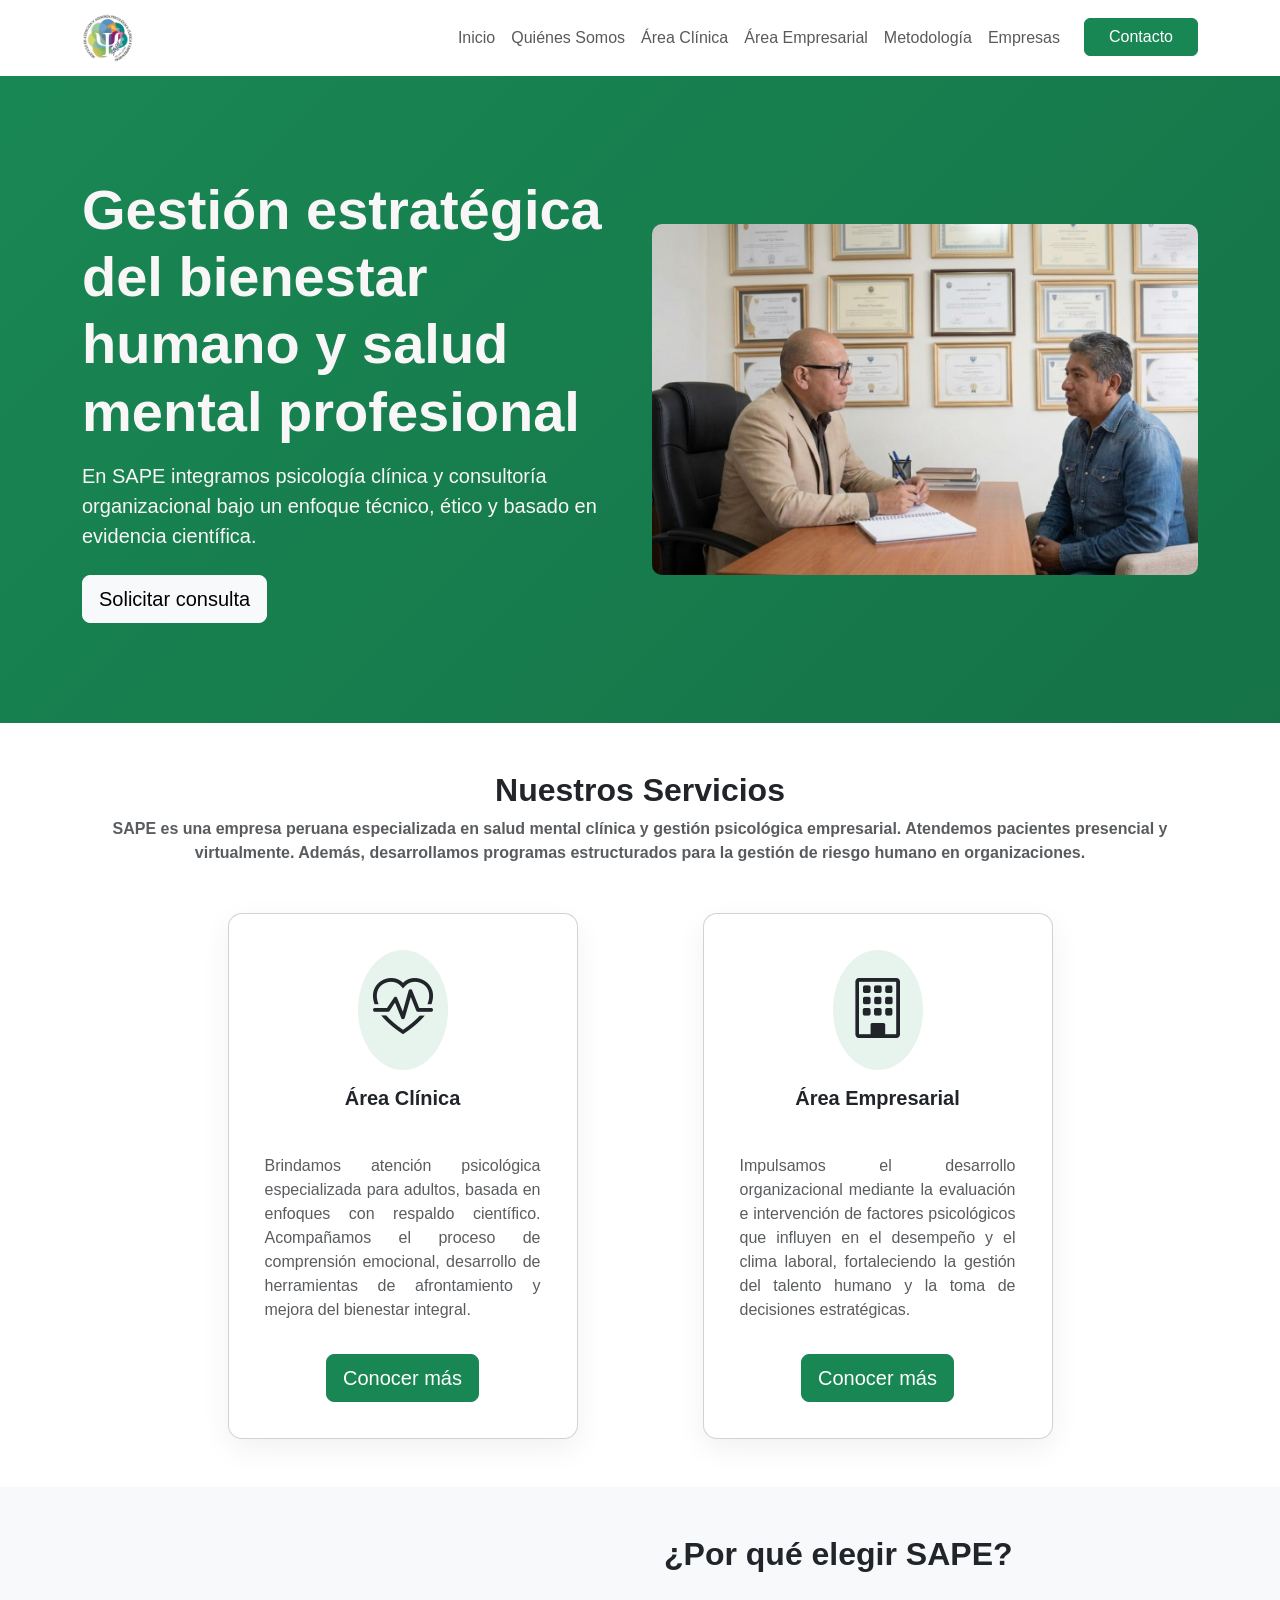
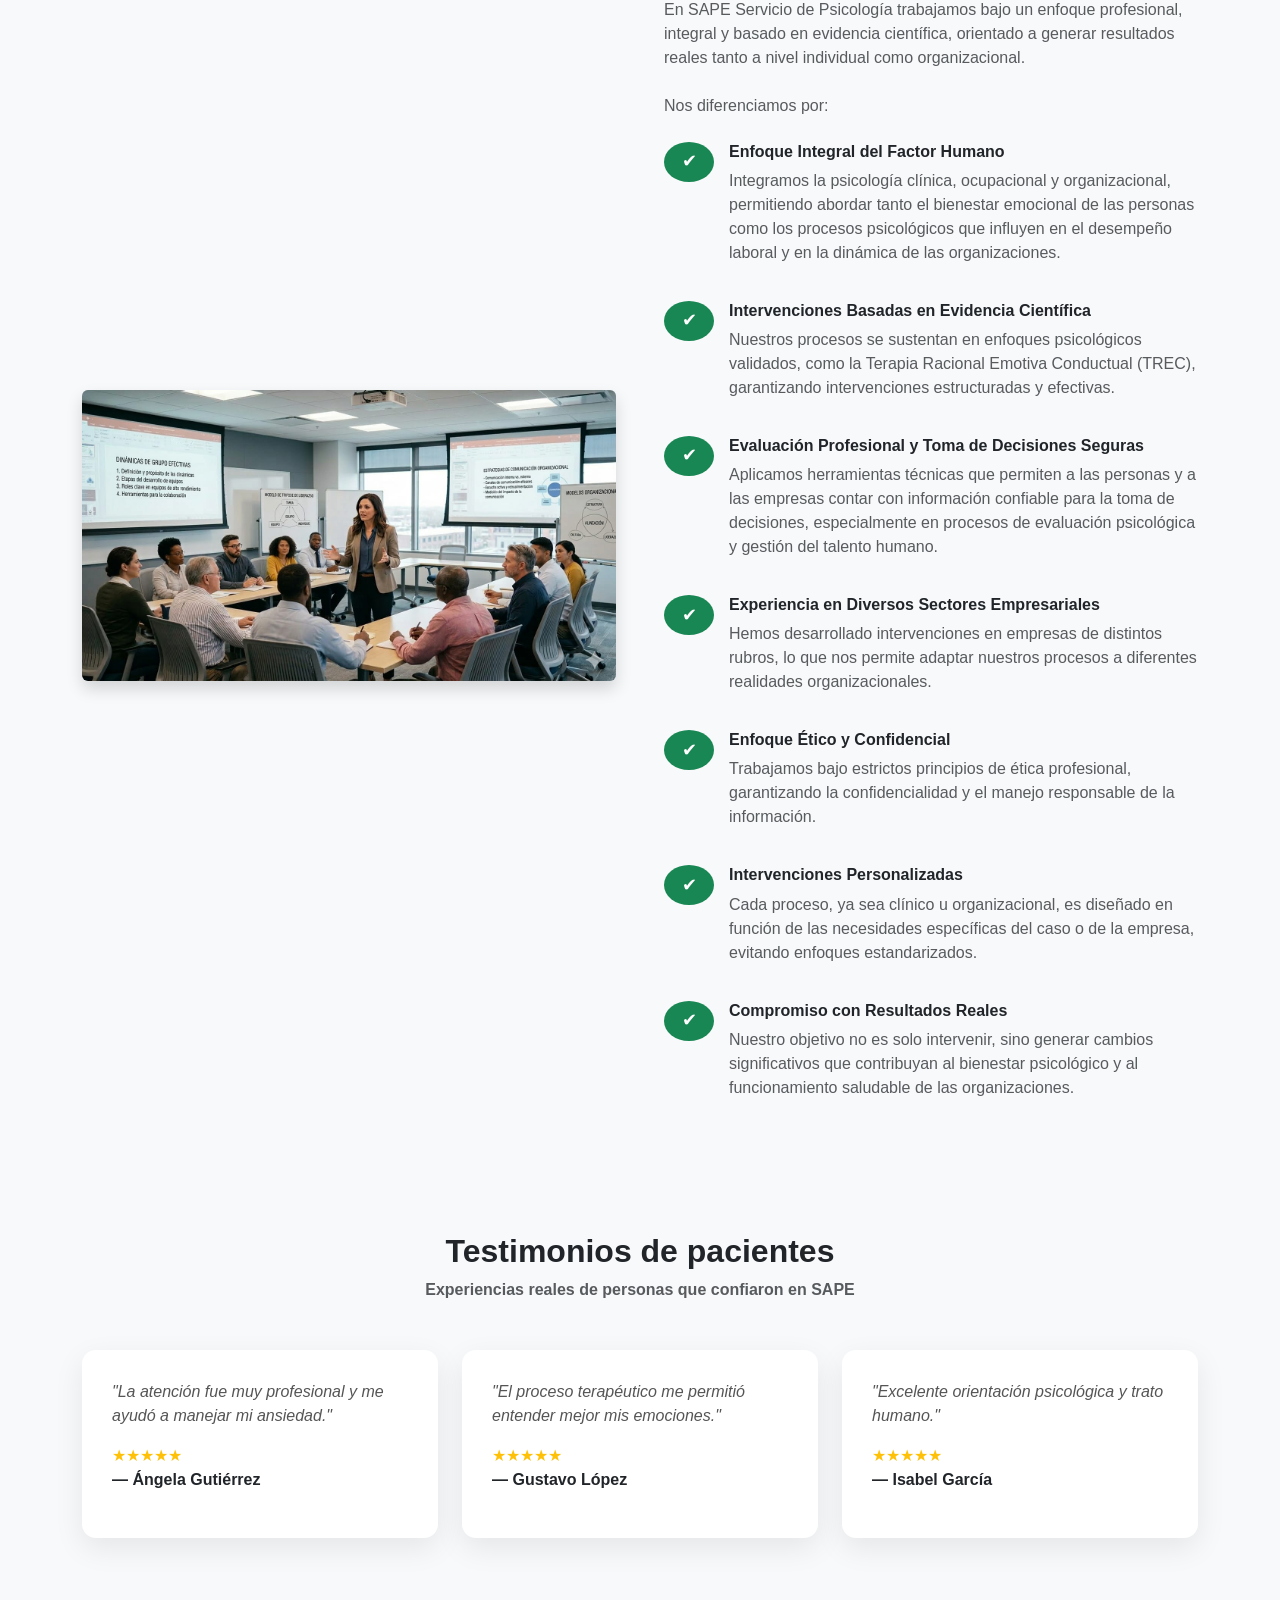
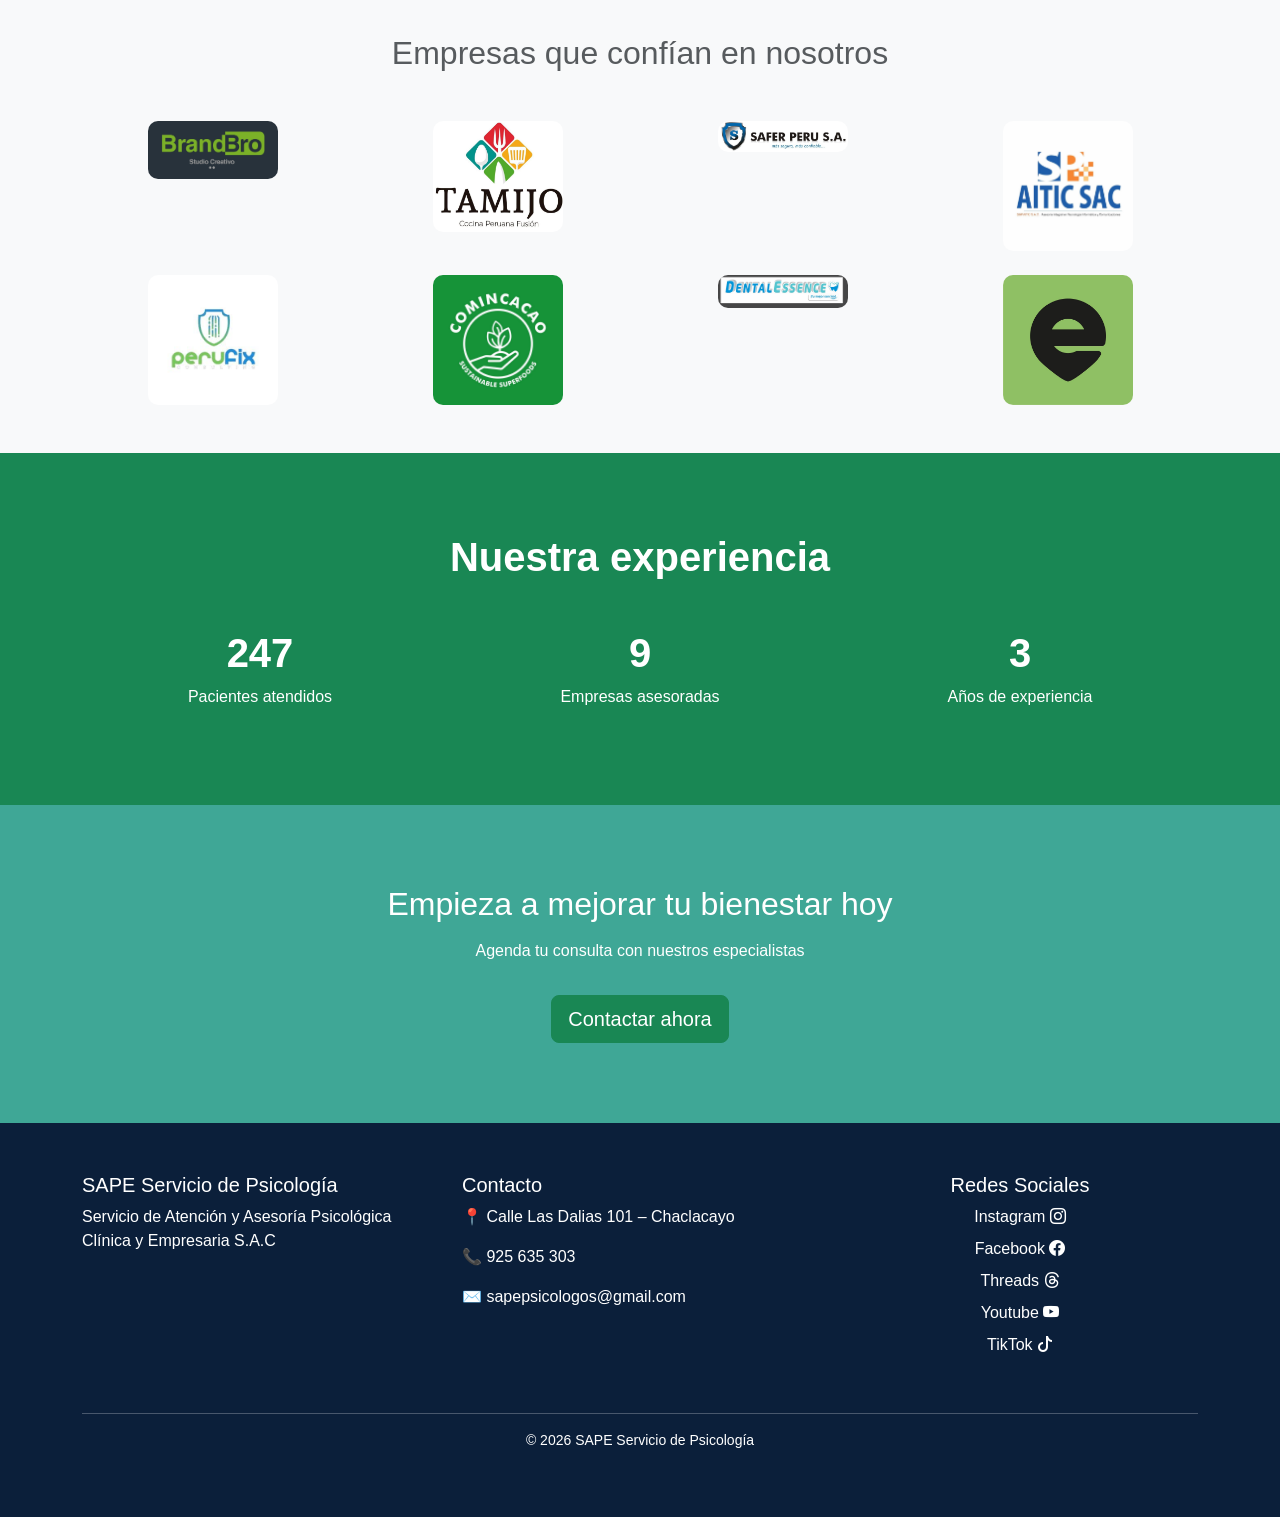
==== commit fb6871b9: "Mejora de diseño y estructura de páginas: servicios clínicos y secciones principales como en los car" ====
--- a/index.html
+++ b/index.html
@@ -72,7 +72,7 @@
   <div class="container">
     <div class="text-center mb-5">
       <h2 class="fw-bold">Nuestros Servicios</h2>
-      <p class="text-muted">
+      <p class="fw-bold text-muted">
         SAPE es una empresa peruana especializada en salud mental clínica  y gestión psicológica empresarial. Atendemos pacientes presencial y virtualmente. Además, desarrollamos programas estructurados para la gestión de riesgo humano en organizaciones.
       </p>
     </div>
@@ -159,7 +159,7 @@
   <div class="container">
     <div class="text-center mb-5">
       <h2 class="fw-bold">Testimonios de pacientes</h2>
-      <p class="text-muted">Experiencias reales de personas que confiaron en SAPE</p>
+      <p class="fw-bold text-muted">Experiencias reales de personas que confiaron en SAPE</p>
     </div>
 
     <div class="row g-4">
--- a/css/styles.css
+++ b/css/styles.css
@@ -75,17 +75,35 @@
 
 /* SERVICES */
 .service-card {
+  background:#fff ;
   max-width: 350px;
   margin: auto;
   border-radius: 14px;
   box-shadow: 0 10px 30px rgba(0,0,0,0.06);
   transition: 0.3s;
-  padding: 20px;
+  padding: 25px;
+  text-align: center;
 }
 
 .service-card:hover {
   transform: translateY(-8px);
   box-shadow: 0 20px 50px rgba(0,0,0,0.12);
+}
+
+.service-card p {
+  text-align: justify;
+  text-justify: inter-word;
+}
+
+.service-card h5 {
+  min-height: 60px; /* evita que los títulos desordenen las cards */
+}
+
+.service-card i {
+  display: inline-block;
+  padding: 15px;
+  border-radius: 50%;
+  background-color: rgba(25, 135, 84, 0.1); /* verde suave */
 }
 
 .service-icon {
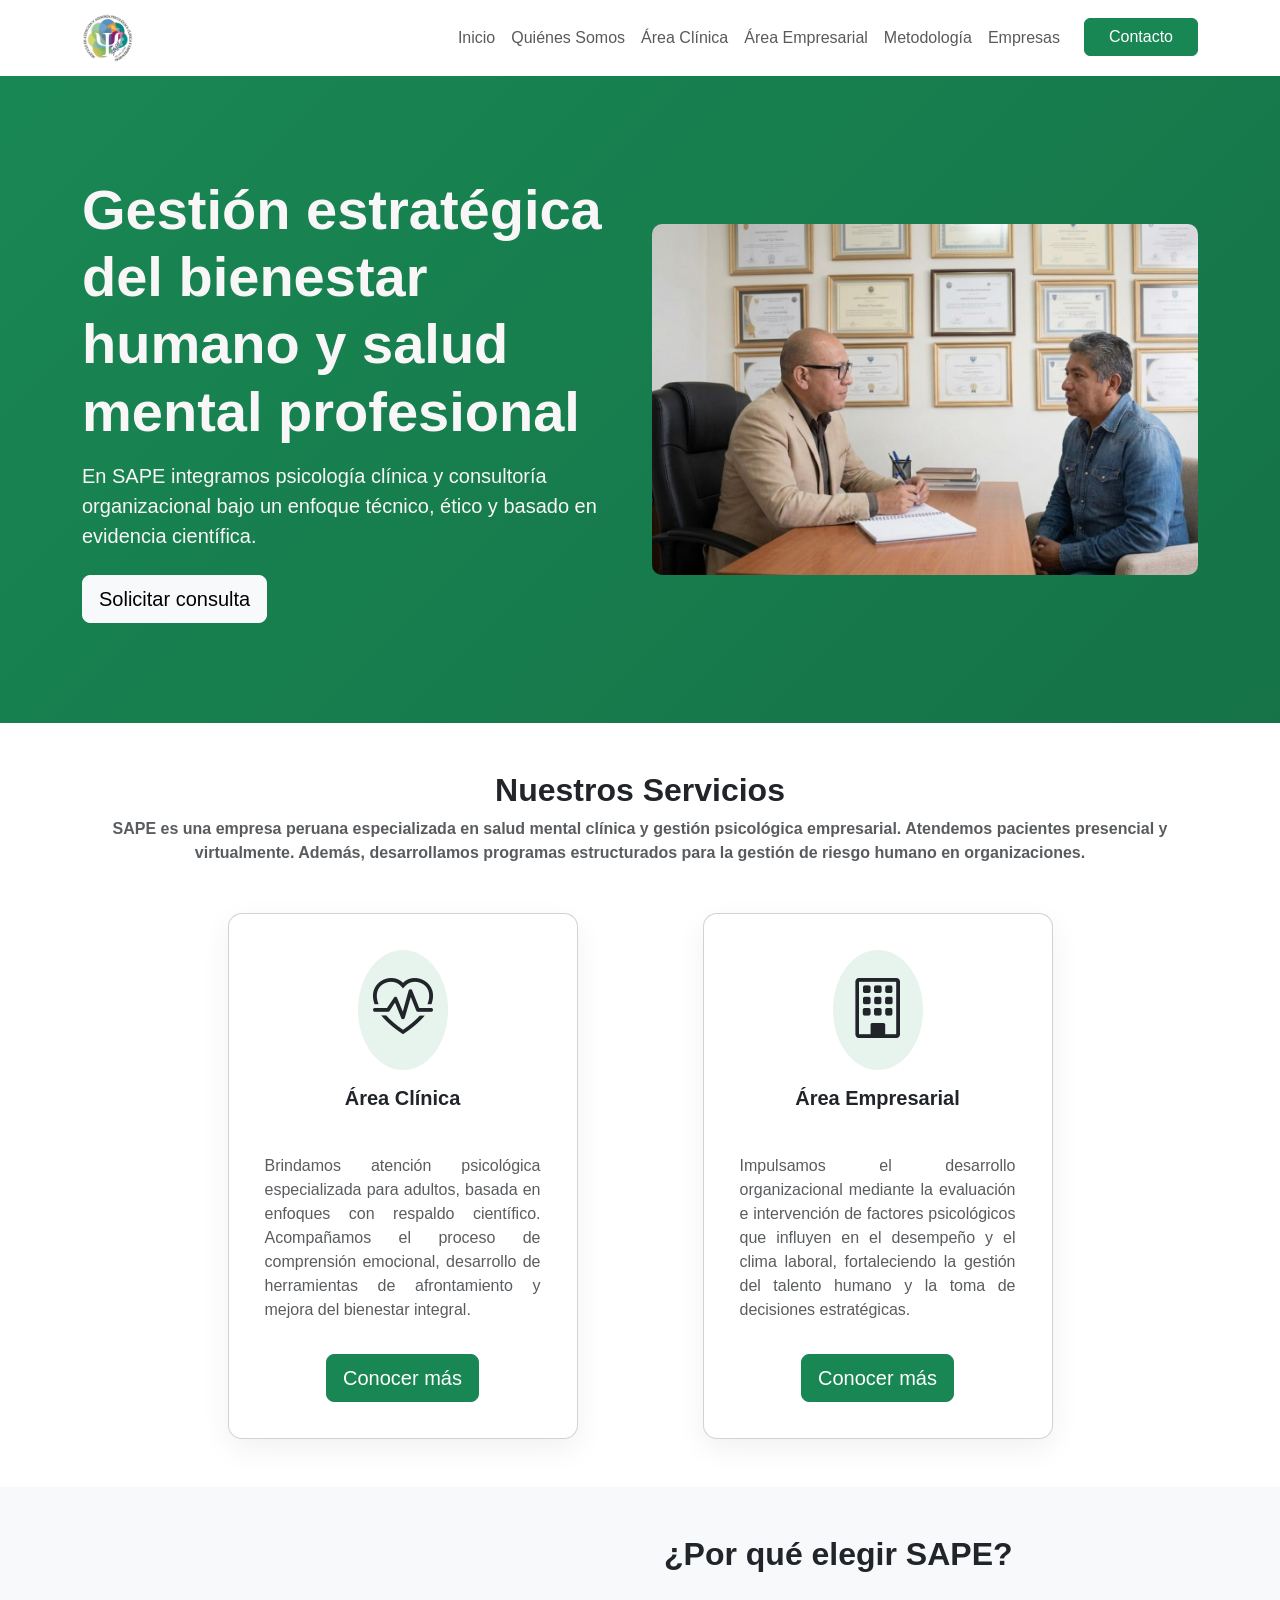
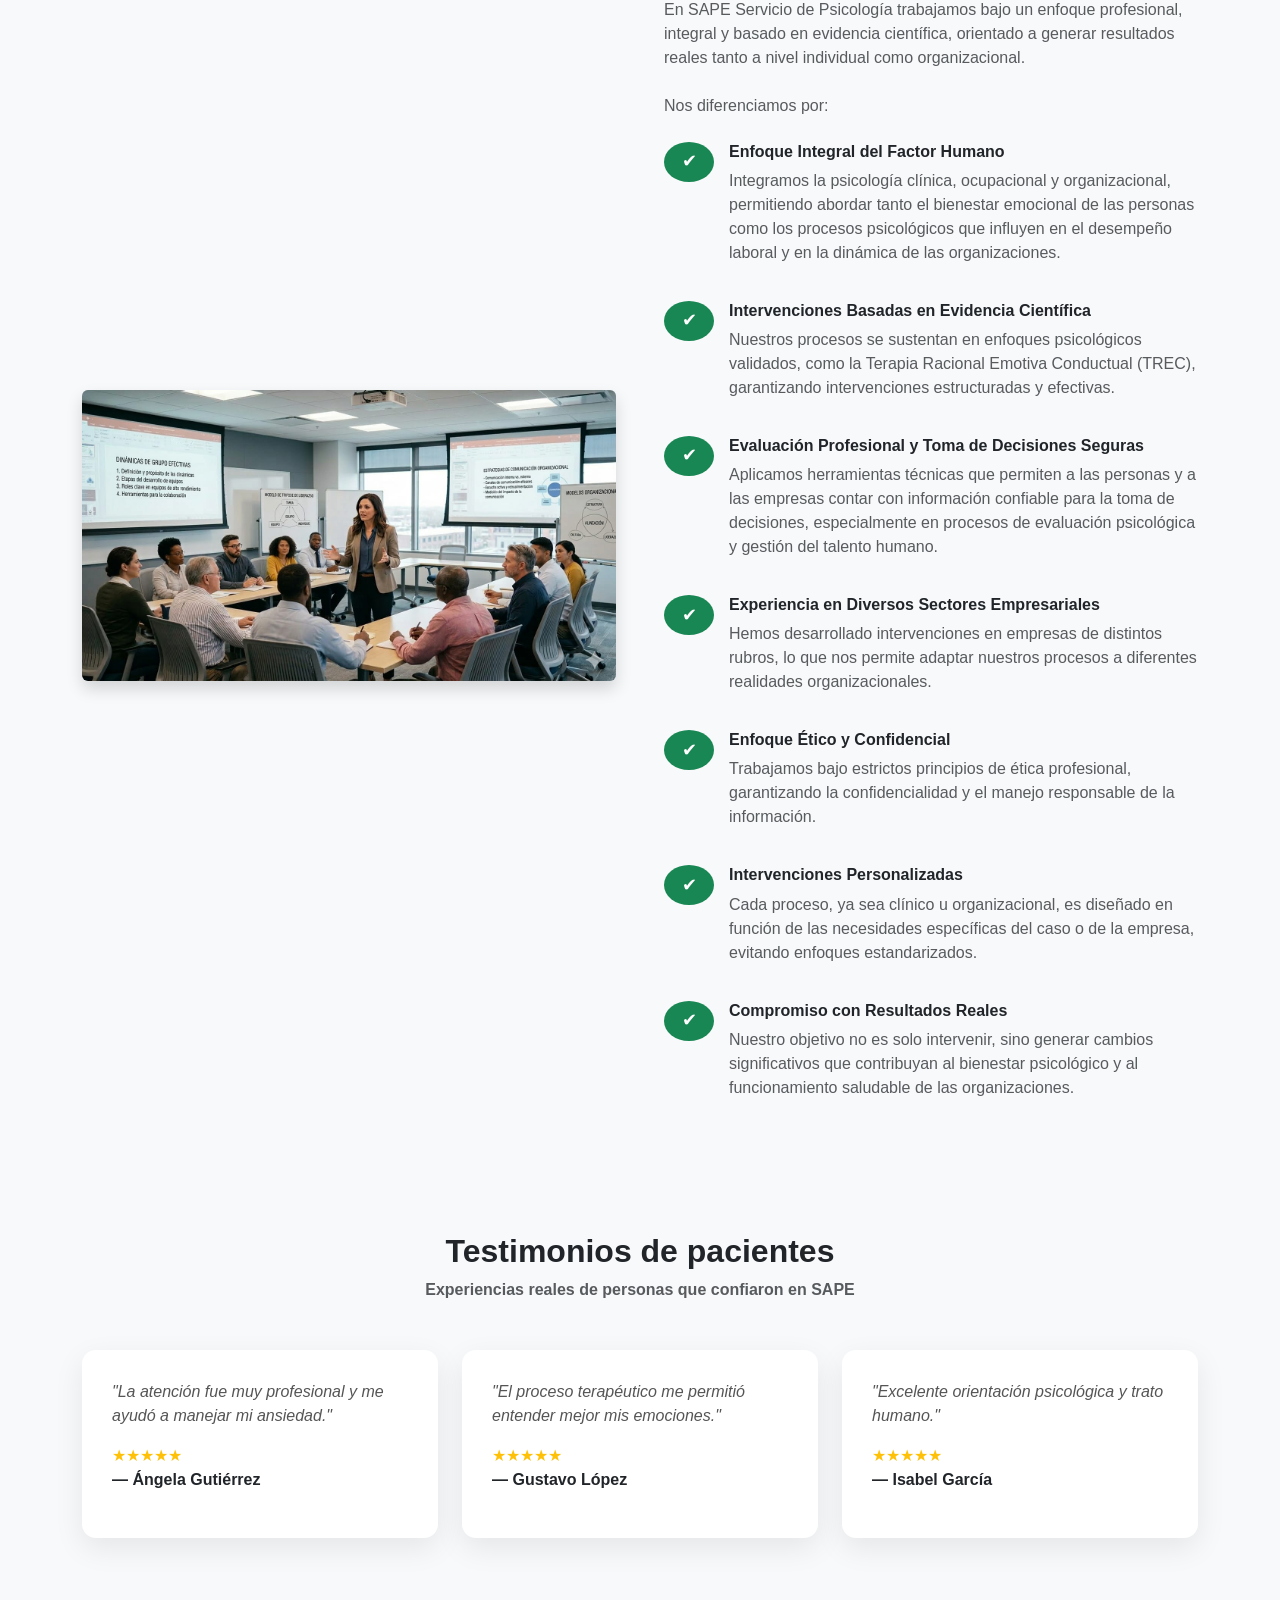
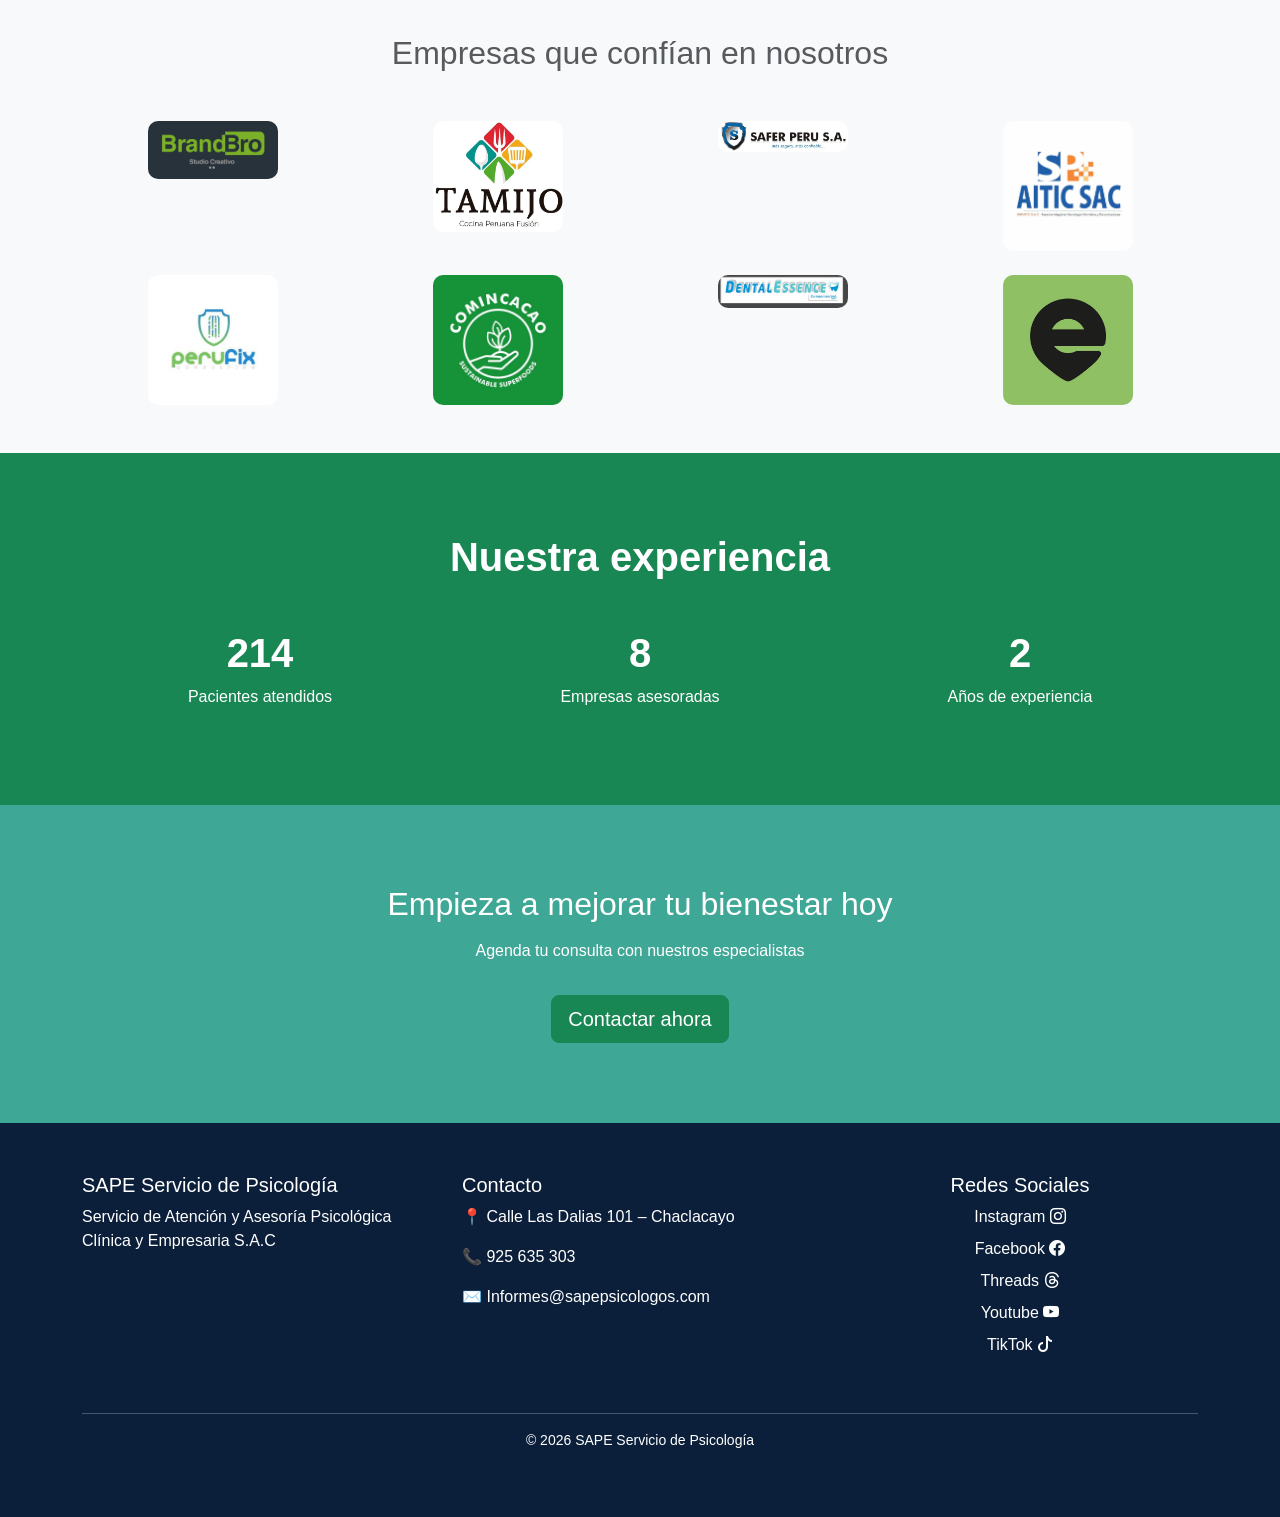
==== commit a2fed37f: "Cambio del correo electrónico en el footer" ====
--- a/index.html
+++ b/index.html
@@ -243,7 +243,7 @@
         <h5>Contacto</h5>
         <p>📍 Calle Las Dalias 101 – Chaclacayo</p>
         <p>📞 925 635 303</p>
-        <p>✉️ sapepsicologos@gmail.com</p>
+        <p>✉️ Informes@sapepsicologos.com</p>
       </div>
 
       <div class="col-lg-4 text-center">
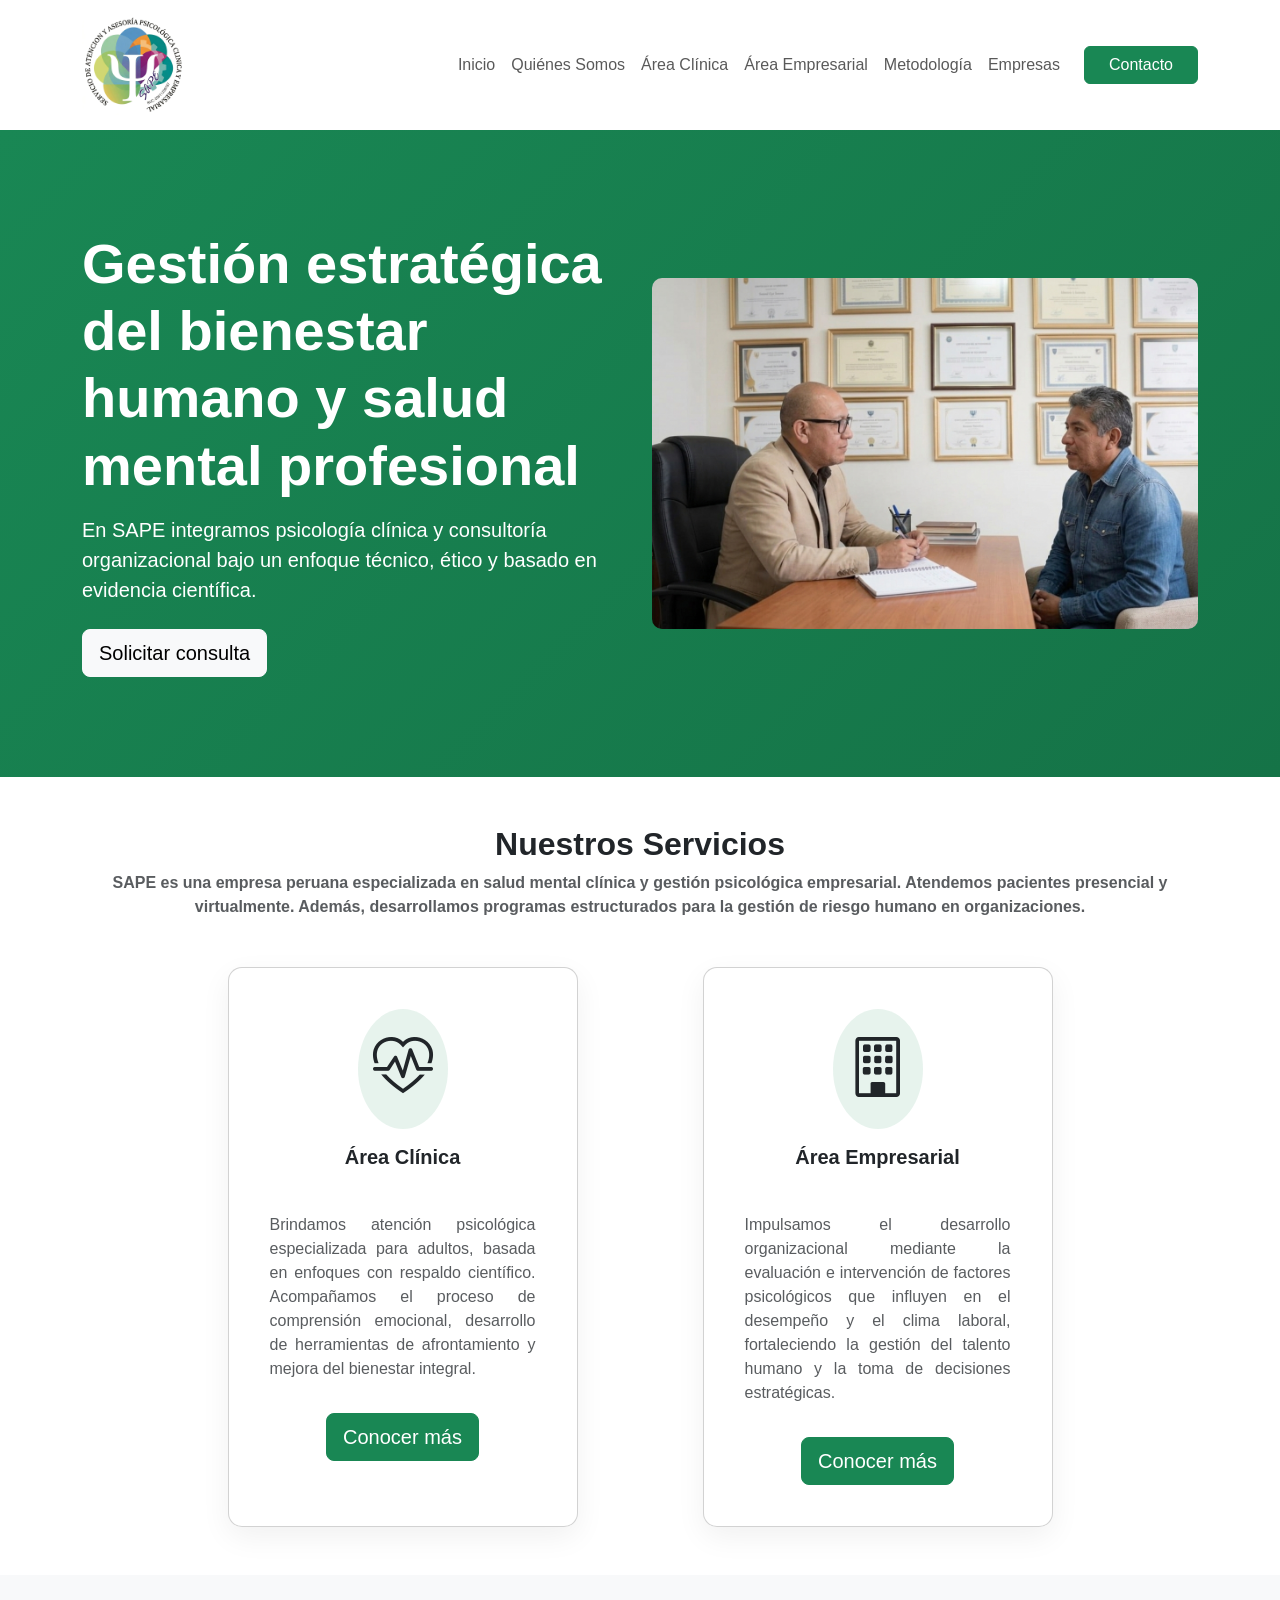
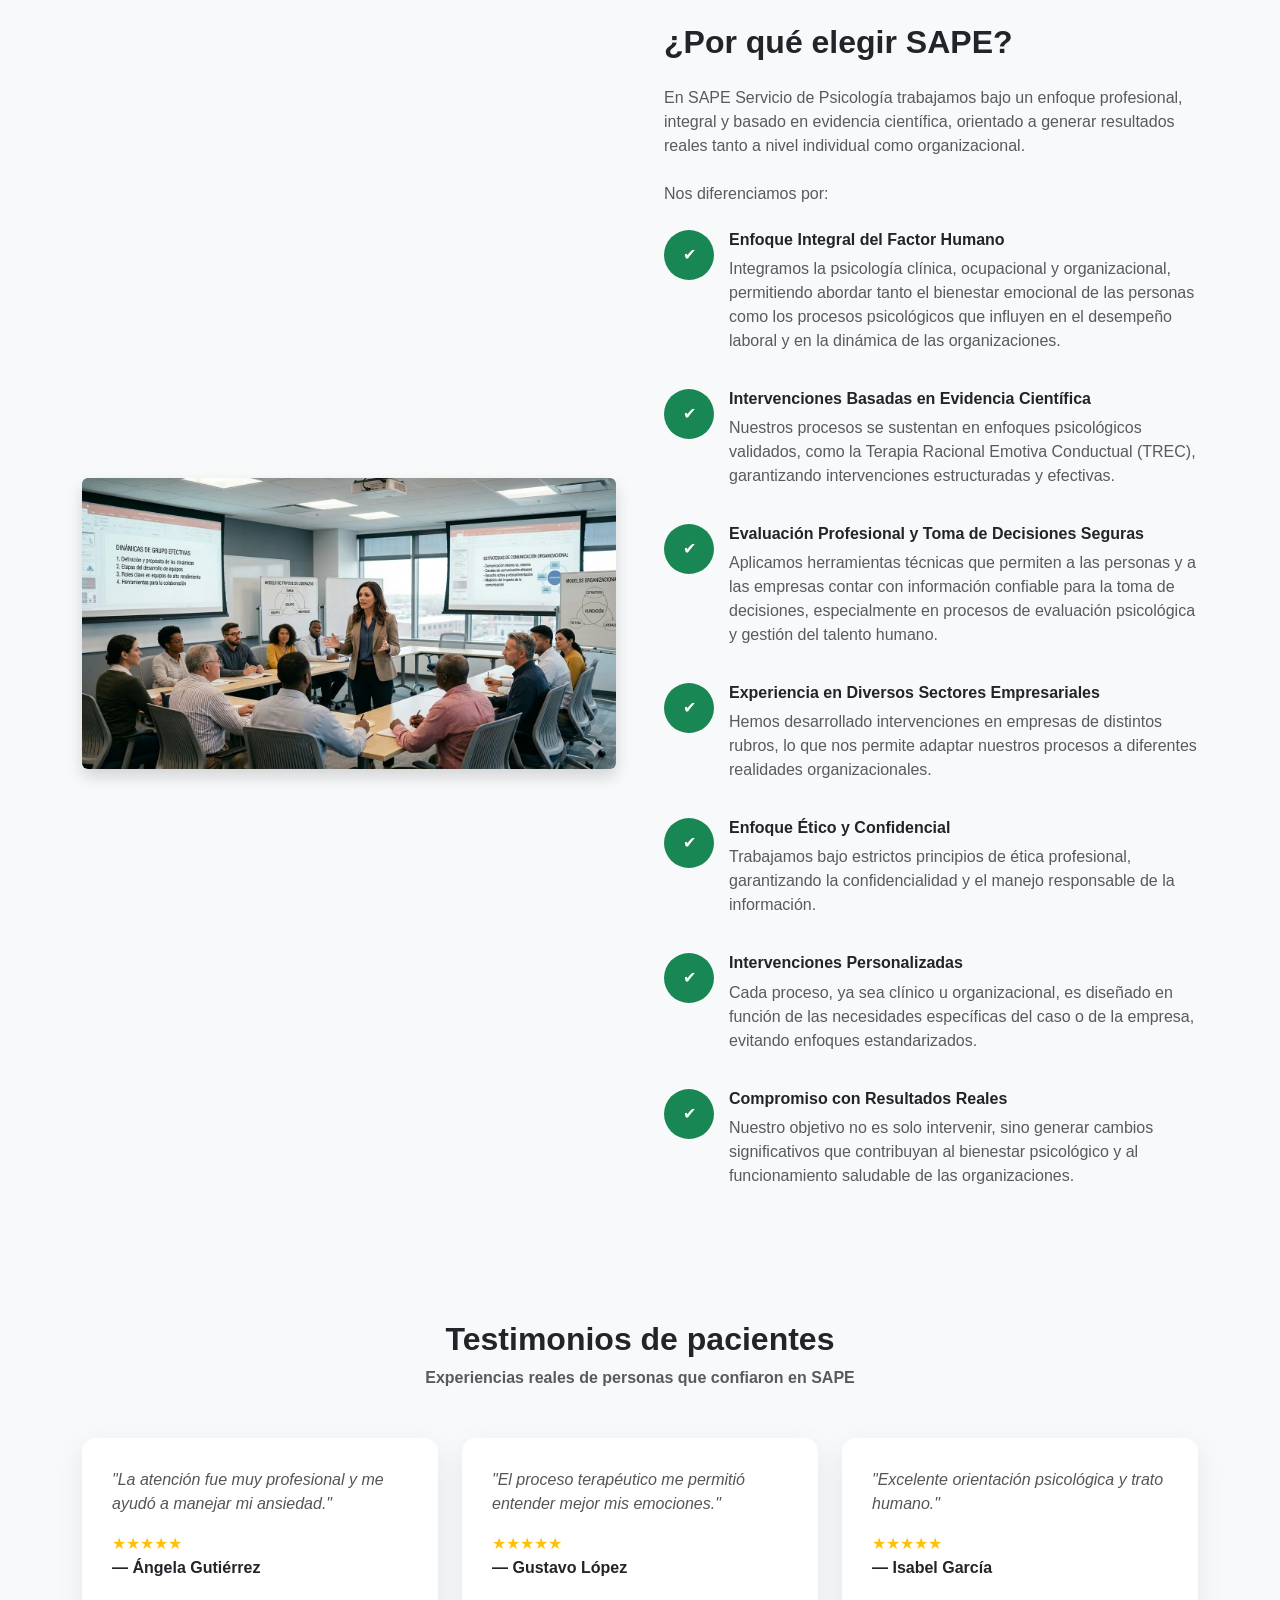
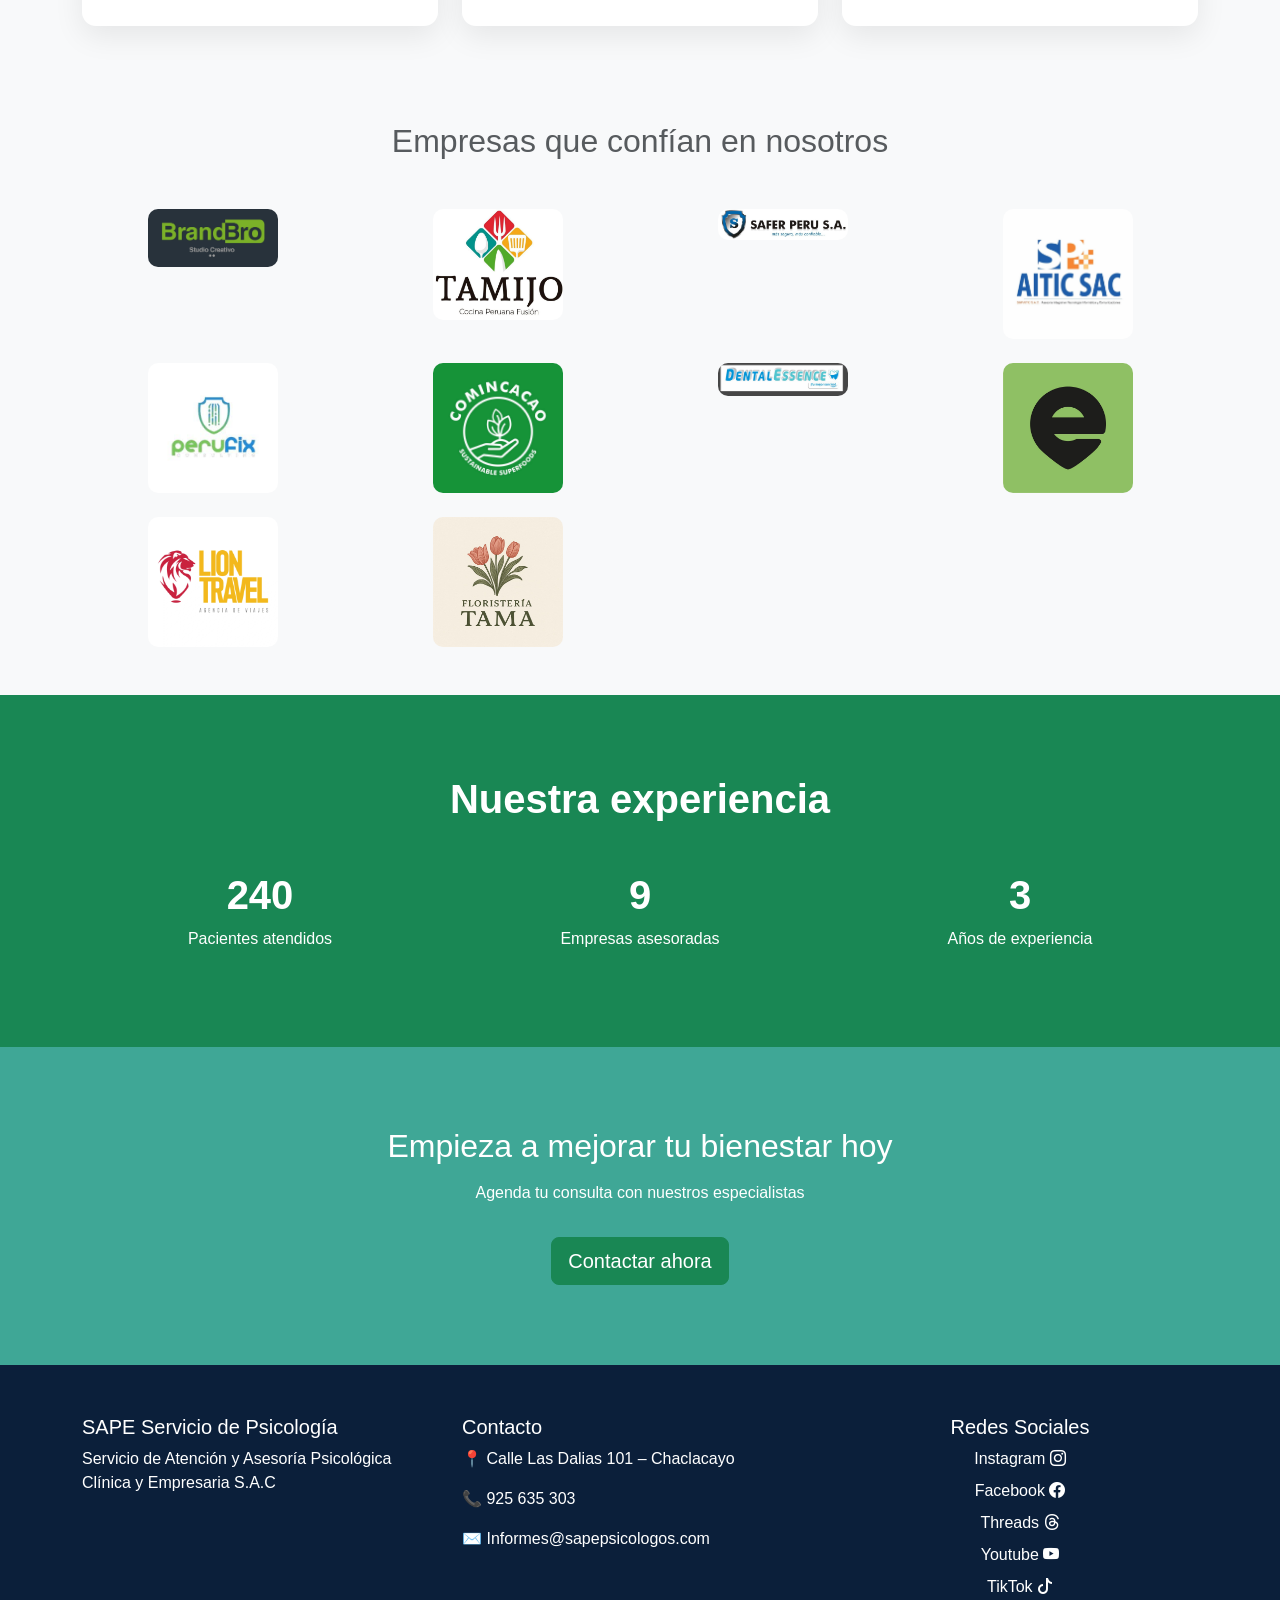
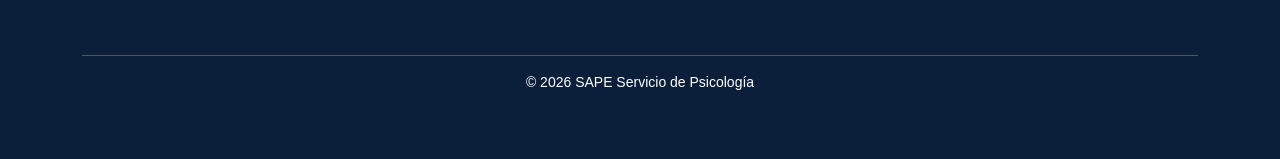
==== commit 6699be16: "Actualización de los cambios en index.html y styles.css" ====
--- a/index.html
+++ b/index.html
@@ -204,6 +204,9 @@
       <div class="col-6 col-md-3"><img src="assets/img/client6.jpeg" class="img-fluid client-logo"/></div>
       <div class="col-6 col-md-3"><img src="assets/img/client7.jpeg" class="img-fluid client-logo"/></div>
       <div class="col-6 col-md-3"><img src="assets/img/client8.jpeg" class="img-fluid client-logo"/></div>
+      <div class="col-6 col-md-3"><img src="assets/img/client9.jpeg" class="img-fluid client-logo"/></div>
+      <div class="col-6 col-md-3"><img src="assets/img/client10.jpeg"class="img-fluid client-logo"/><div>
+
     </div>
   </div>
 </section>
--- a/css/styles.css
+++ b/css/styles.css
@@ -1,4 +1,6 @@
+/* ============================= */
 /* RESET */
+/* ============================= */
 * {
   margin: 0;
   padding: 0;
@@ -11,23 +13,42 @@
   font-family: Arial, Helvetica, sans-serif;
 }
 
+/* ============================= */
 /* VARIABLES */
+/* ============================= */
 :root {
   --azul-principal: #0b1f3a;
   --verde-acento: #3fa796;
   --gris-claro: #f4f6f9;
 }
 
+/* ============================= */
 /* NAVBAR */
+/* ============================= */
 .logo-img {
-  height: 50px;
+  height: 100px;
   width: auto;
-  border-radius: 20%;
+  border-radius: 12px;
+  transition: transform 0.3s ease;
+}
+
+.logo-img:hover {
+  transform: scale(1.05);
 }
 
 .navbar {
+  padding: 10px 0;
   z-index: 1000;
   transition: all 0.3s ease;
+}
+
+.navbar .navbar-brand {
+  display: flex;
+  align-items: center;
+}
+
+.navbar-nav {
+  align-items: center;
 }
 
 .navbar.scrolled {
@@ -35,21 +56,21 @@
   box-shadow: 0 10px 20px rgba(0,0,0,0.08);
 }
 
+/* ============================= */
 /* HERO */
+/* ============================= */
 .hero {
   background: linear-gradient(135deg, #198754, #157347);
-  color: rgb(248, 246, 246);
+  color: #fff;
   padding: 100px 0;
-  min-height: auto;
   display: flex;
   align-items: center;
-  overflow: hidden;
-}
-
-.hero-img{
-    width:100%;
-    height: auto;
-    display: block;
+}
+
+.hero-img {
+  width: 100%;
+  height: auto;
+  display: block;
 }
 
 .hero-empresarial,
@@ -64,18 +85,18 @@
   color: white;
 }
 
-.hero-clinica h1{
-  margin:0;
-}
-
-/* IMAGES */
+/* ============================= */
+/* IMÁGENES */
+/* ============================= */
 .img-fluid {
   border-radius: 10px;
 }
 
+/* ============================= */
 /* SERVICES */
+/* ============================= */
 .service-card {
-  background:#fff ;
+  background: #fff;
   max-width: 350px;
   margin: auto;
   border-radius: 14px;
@@ -92,25 +113,26 @@
 
 .service-card p {
   text-align: justify;
-  text-justify: inter-word;
 }
 
 .service-card h5 {
-  min-height: 60px; /* evita que los títulos desordenen las cards */
+  min-height: 60px;
 }
 
 .service-card i {
   display: inline-block;
   padding: 15px;
   border-radius: 50%;
-  background-color: rgba(25, 135, 84, 0.1); /* verde suave */
+  background-color: rgba(25, 135, 84, 0.1);
 }
 
 .service-icon {
   font-size: 60px;
 }
 
+/* ============================= */
 /* CLIENT LOGOS */
+/* ============================= */
 .client-logo {
   max-width: 130px;
   margin: auto;
@@ -122,29 +144,30 @@
   transform: scale(1.08);
 }
 
+/* ============================= */
 /* BENEFITS */
+/* ============================= */
 .benefit-item {
   display: flex;
-  align-items:flex-start;
+  align-items: flex-start;
   gap: 15px;
   margin-bottom: 20px;
 }
 
 .benefit-icon {
   min-width: 50px;
-  width:50px;
   height: 50px;
-  font-size: 18px;
   background: #198754;
   color: white;
   display:flex;
   align-items: center;
   justify-content: center;
   border-radius: 50%;
-  flex-shrink: 0;
-}
-
+}
+
+/* ============================= */
 /* STATS */
+/* ============================= */
 .stats {
   background: #198754;
   color: white;
@@ -156,7 +179,9 @@
   font-weight: bold;
 }
 
+/* ============================= */
 /* TESTIMONIOS */
+/* ============================= */
 .testimonial-card {
   background: white;
   padding: 30px;
@@ -183,99 +208,9 @@
   font-weight: 600;
 }
 
-/* CTA */
-.cta {
-  background: var(--verde-acento);
-  color: white;
-  padding: 80px 0;
-}
-
-/* FOOTER (UNIFICADO) */
-.footer {
-  background: var(--azul-principal);
-  color: white;
-  padding: 50px 0;
-}
-
-.footer a {
-  color: white;
-  text-decoration: none;
-  display: block;
-  margin-bottom: 8px;
-}
-
-.footer a:hover {
-  color: var(--verde-acento);
-}
-
-/* ANIMACIÓN */
-.reveal {
-  opacity: 1;
-  transform: translateY(40px);
-  transition: 0.8s;
-}
-
-.reveal.active {
-  opacity: 1;
-  transform: translateY(0);
-}
-
-/* RESPONSIVE */
-@media (max-width: 768px) {
-
-  .logo-img {
-    height: 40px;
-  }
-
-  .hero {
-    padding: 60px 20px;
-    min-height: auto;
-    text-align: center;
-  }
-
-  .hero-img{
-    margin-top: 20px;
-  }
-
-  .hero h1 {
-    font-size: 28px;
-  }
-
-  .hero-clinica{
-    height: 180px;
-    padding:20px;
-  }
-
-  .hero-clinica h1{
-    font-size: 26px;
-  }
-
-  .about-grid {
-    grid-template-columns: 1fr;
-  }
-
-  .valores-grid {
-    grid-template-columns: 1fr;
-  }
-
-  .stats h2 {
-    font-size: 30px;
-  }
-  .reveal {
-    opacity: 1;
-    transform: none;
-  }
-
-.section{
-    position: relative;
-    z-index:1;
-  }
-}
-
-.texto-justificado {
-  text-align: justify;
-}
-
+/* ============================= */
+/* PROBLEMAS */
+/* ============================= */
 .problema-card {
   background: white;
   padding: 20px;
@@ -286,184 +221,43 @@
   transition: 0.3s;
 }
 
-.problema-card:hover {
+.problema-card:hover,
+.problema-card:active {
   transform: translateY(-5px);
   background-color:#157347;
   color: white;
-
-}
-
-/* RESET */
-* {
-  margin: 0;
-  padding: 0;
-  box-sizing: border-box;
-}
-
-html, body {
-  overflow-x: hidden;
-  width: 100%;
-  font-family: Arial, Helvetica, sans-serif;
-}
-
-/* VARIABLES */
-:root {
-  --azul-principal: #0b1f3a;
-  --verde-acento: #3fa796;
-  --gris-claro: #f4f6f9;
-}
-
-/* NAVBAR */
-.logo-img {
-  height: 50px;
-  width: auto;
-  border-radius: 20%;
-}
-
-.navbar {
-  z-index: 1000;
-  transition: all 0.3s ease;
-}
-
-.navbar.scrolled {
-  background: white;
-  box-shadow: 0 10px 20px rgba(0,0,0,0.08);
-}
-
-/* HERO */
-.hero {
-  background: linear-gradient(135deg, #198754, #157347);
-  color: rgb(248, 246, 246);
-  padding: 100px 0;
-  min-height: auto;
-  display: flex;
-  align-items: center;
-  overflow: hidden;
-}
-
-.hero-img{
-    width:100%;
-    height: auto;
-    display: block;
-}
-
-.hero-empresarial,
-.hero-quienes,
-.hero-clinica {
-  background: linear-gradient(135deg, #0b1f3a, #3fa796);
-  height: 220px;
-  display:flex;
-  align-items:center;
-  justify-content: center;
-  text-align: center;
-  color: white;
-}
-
-.hero-clinica h1{
-  margin:0;
-}
-
-/* IMAGES */
-.img-fluid {
-  border-radius: 10px;
-}
-
-/* SERVICES */
-.service-card {
-  max-width: 350px;
-  margin: auto;
-  border-radius: 14px;
-  box-shadow: 0 10px 30px rgba(0,0,0,0.06);
-  transition: 0.3s;
-  padding: 20px;
-}
-
-.service-card:hover {
-  transform: translateY(-8px);
-  box-shadow: 0 20px 50px rgba(0,0,0,0.12);
-}
-
-.service-icon {
-  font-size: 60px;
-}
-
-/* CLIENT LOGOS */
-.client-logo {
-  max-width: 130px;
-  margin: auto;
-  display: block;
-  transition: 0.3s;
-}
-
-.client-logo:hover {
-  transform: scale(1.08);
-}
-
-/* BENEFITS */
-.benefit-item {
-  display: flex;
-  gap: 15px;
-  margin-bottom: 20px;
-}
-
-.benefit-icon {
-  width: 40px;
-  height: 40px;
-  background: #198754;
-  color: white;
-  display: flex;
-  align-items: center;
-  justify-content: center;
-  border-radius: 50%;
-}
-
-/* STATS */
-.stats {
-  background: #198754;
-  color: white;
-  padding: 80px 0;
-}
-
-.stats h2 {
-  font-size: 40px;
-  font-weight: bold;
-}
-
-/* TESTIMONIOS */
-.testimonial-card {
-  background: white;
-  padding: 30px;
-  border-radius: 14px;
-  box-shadow: 0 10px 30px rgba(0,0,0,0.08);
-  transition: 0.3s;
-}
-
-.testimonial-card:hover {
-  transform: translateY(-8px);
-  box-shadow: 0 20px 50px rgba(0,0,0,0.15);
-}
-
-.testimonial-text {
-  font-style: italic;
-  color: #555;
-}
-
-.testimonial-stars {
-  color: #ffc107;
-}
-
-.testimonial-author {
-  font-weight: 600;
-}
-
+}
+
+/* ============================= */
+/* METODOLOGÍA */
+/* ============================= */
+.metodologia-img {
+  max-width: 100%;
+  height: auto;
+  border-radius: 12px;
+  max-height: 350px;
+  object-fit: cover;
+}
+
+/* ============================= */
+/* TEXTO */
+/* ============================= */
+.texto-justificado {
+  text-align: justify;
+}
+
+/* ============================= */
 /* CTA */
+/* ============================= */
 .cta {
   background: var(--verde-acento);
   color: white;
   padding: 80px 0;
 }
 
-/* FOOTER (UNIFICADO) */
+/* ============================= */
+/* FOOTER */
+/* ============================= */
 .footer {
   background: var(--azul-principal);
   color: white;
@@ -481,7 +275,9 @@
   color: var(--verde-acento);
 }
 
-/* ANIMACIÓN */
+/* ============================= */
+/* ANIMACIONES */
+/* ============================= */
 .reveal {
   opacity: 1;
   transform: translateY(40px);
@@ -493,20 +289,21 @@
   transform: translateY(0);
 }
 
+/* ============================= */
 /* RESPONSIVE */
+/* ============================= */
 @media (max-width: 768px) {
 
   .logo-img {
-    height: 40px;
+    height: 60px;
   }
 
   .hero {
     padding: 60px 20px;
-    min-height: auto;
     text-align: center;
   }
 
-  .hero-img{
+  .hero-img {
     margin-top: 20px;
   }
 
@@ -514,66 +311,25 @@
     font-size: 28px;
   }
 
-  .hero-clinica{
+  .hero-clinica {
     height: 180px;
     padding:20px;
   }
 
-  .hero-clinica h1{
+  .hero-clinica h1 {
     font-size: 26px;
-  }
-
-  .about-grid {
-    grid-template-columns: 1fr;
-  }
-
-  .valores-grid {
-    grid-template-columns: 1fr;
   }
 
   .stats h2 {
     font-size: 30px;
   }
+
   .reveal {
-    opacity: 1;
     transform: none;
-  }
-
-.section{
-    position: relative;
-    z-index:1;
   }
 
   .problema-card {
     margin-bottom: 15px;
     font-size: 15px;
-    padding: 18px;
-  }
-
-}
-
-.texto-justificado {
-  text-align: justify;
-}
-
-.problema-card {
-  background: white;
-  padding: 20px;
-  text-align: center;
-  border-radius: 12px;
-  box-shadow: 0 5px 20px rgba(0,0,0,0.08);
-  font-weight: 500;
-  transition: 0.3s;
-}
-
-.problema-card:hover {
-  transform: translateY(-5px);
-  background-color:#157347;
-  color: white;
-
-}
-.problema-card:active {
-  transform: translateY(-5px);
-  background-color: #157347;
-  color: white;
+  }
 }
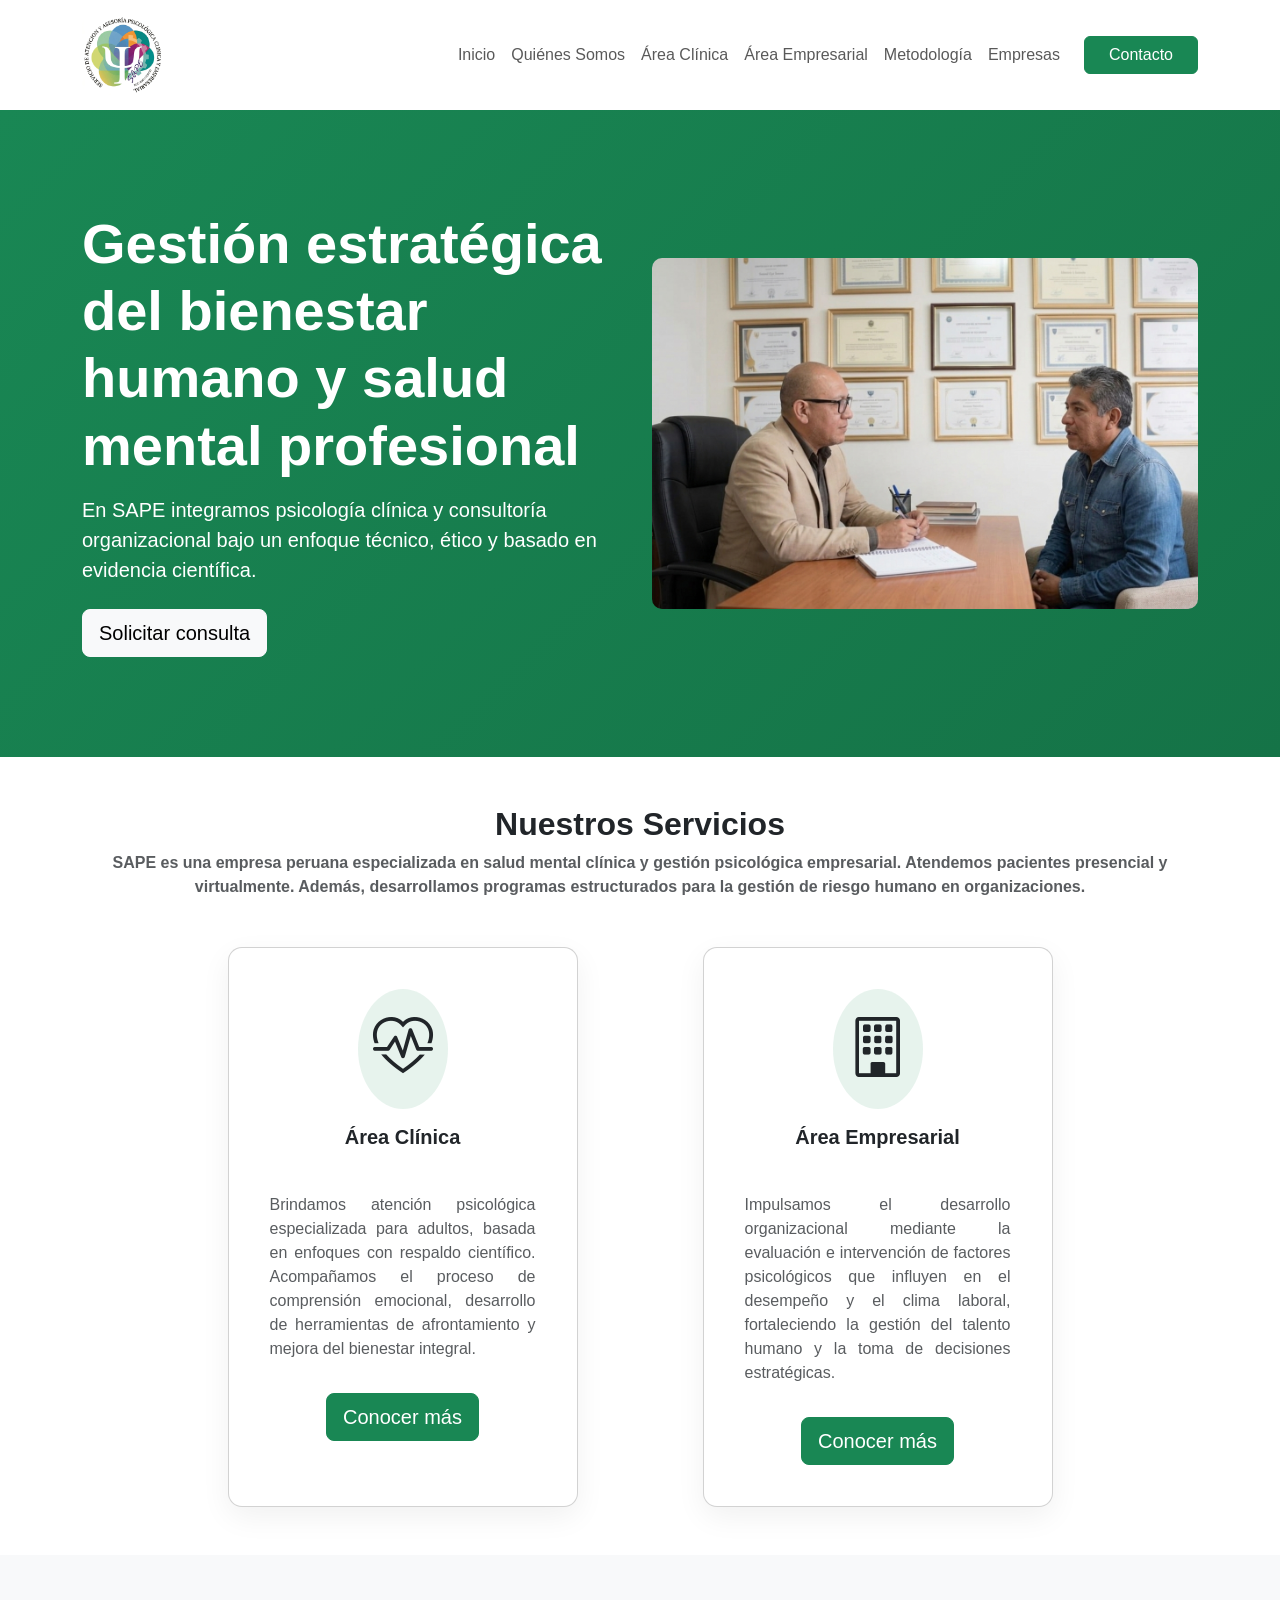
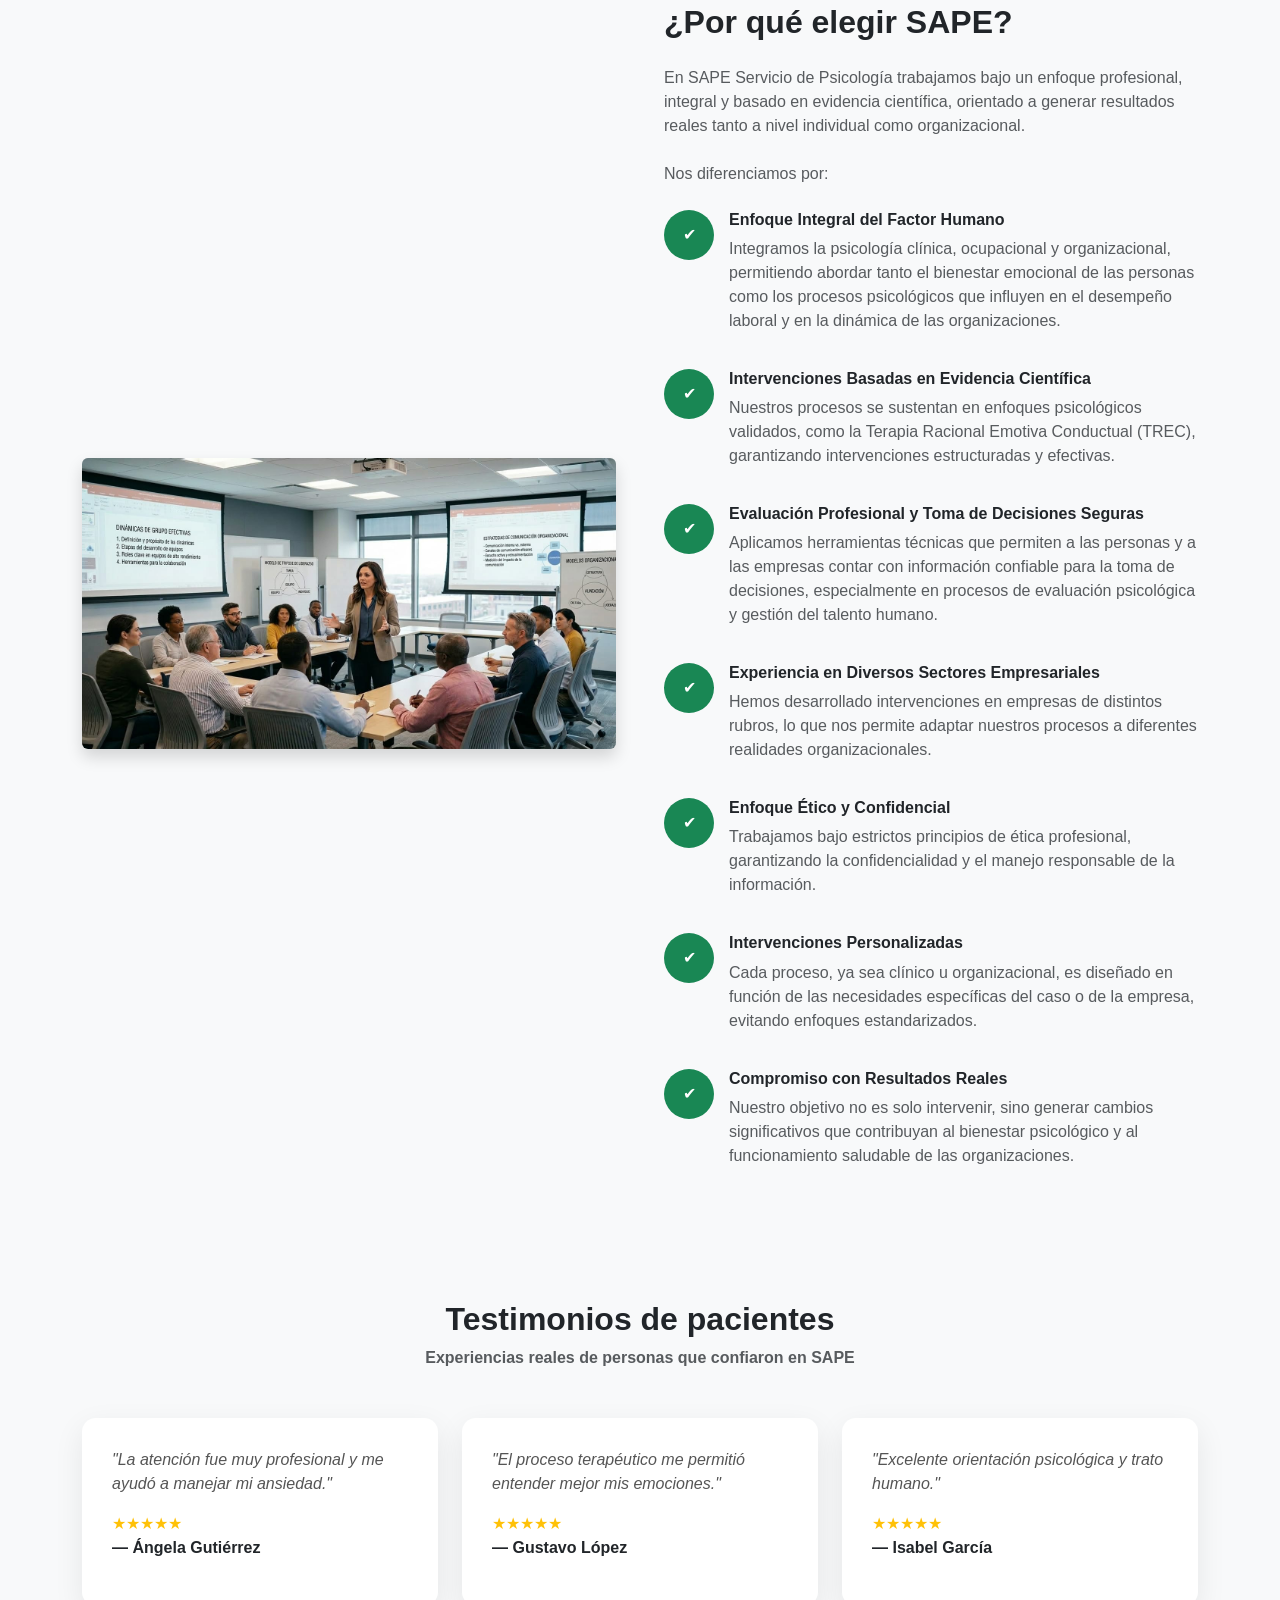
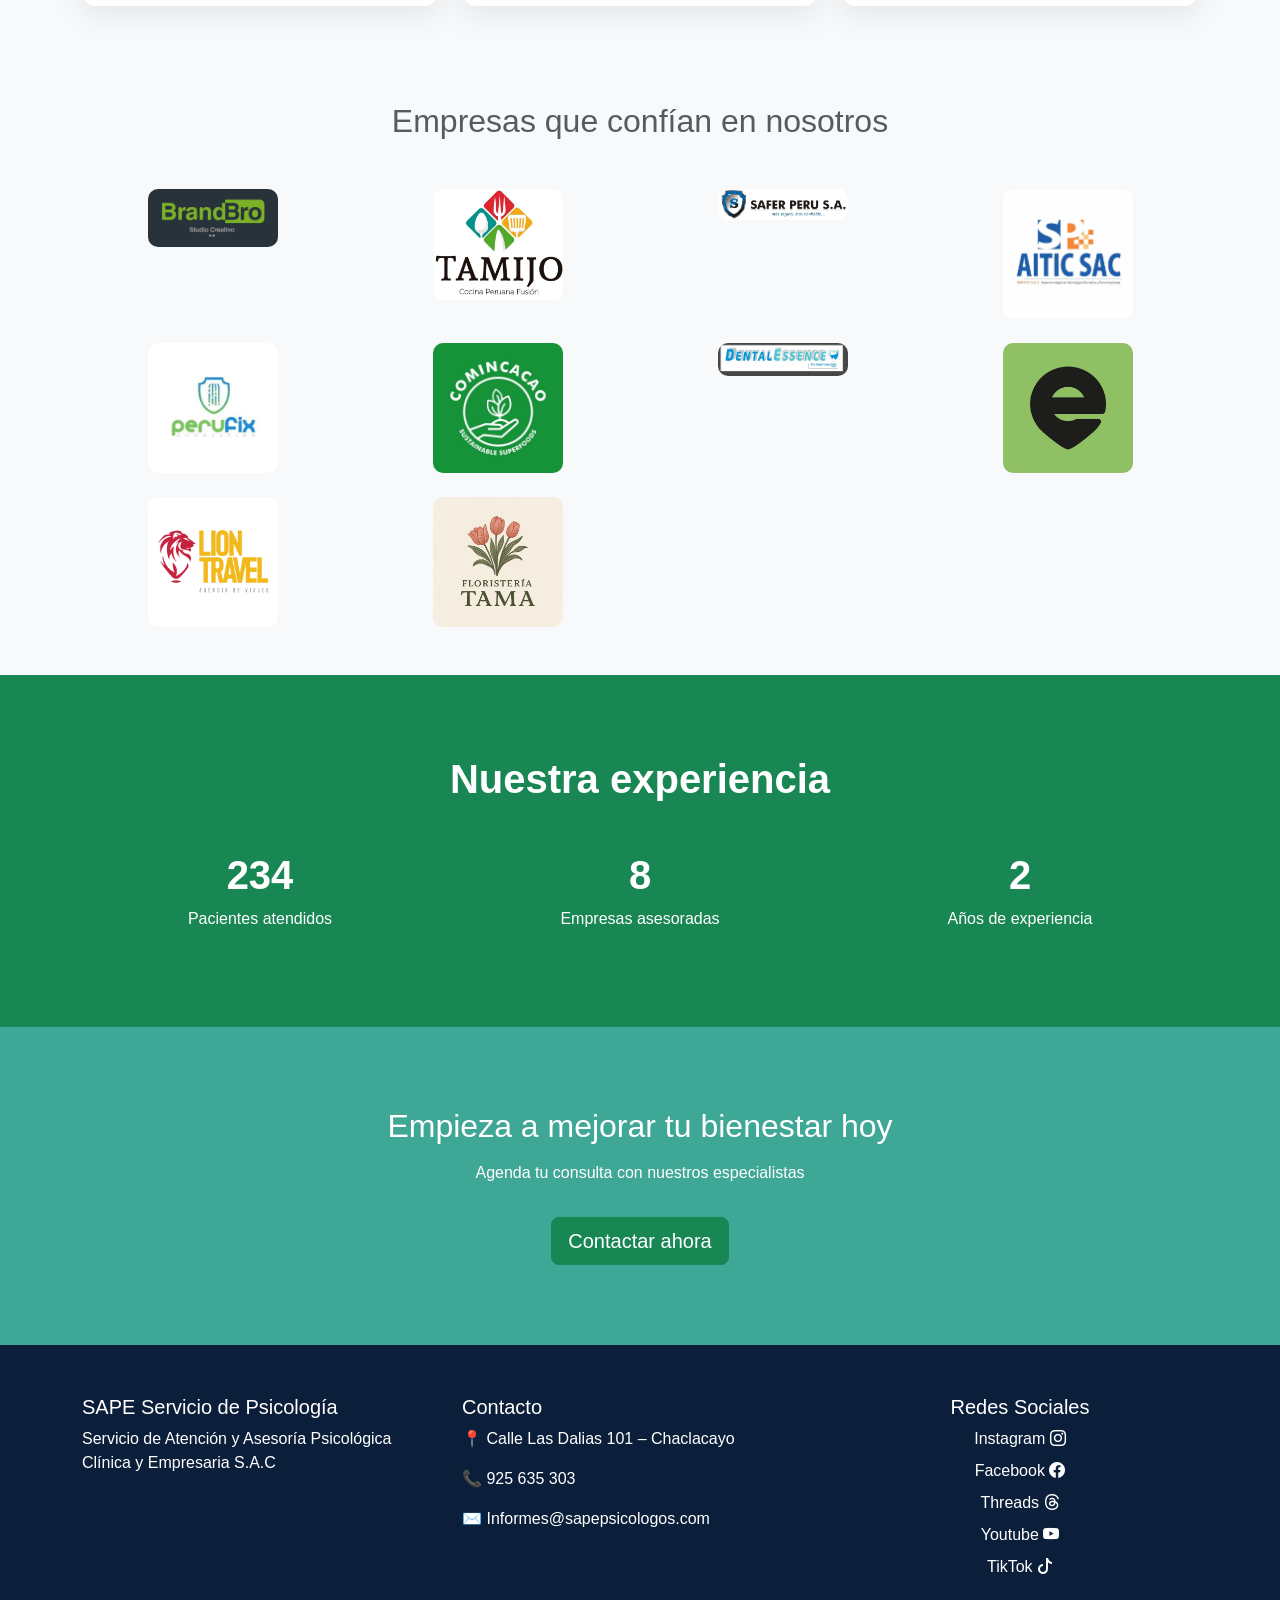
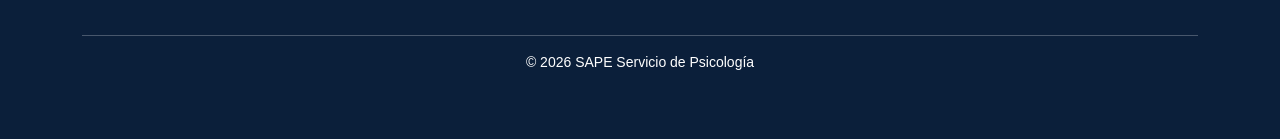
==== commit d50b7290: "Actualización de styles.css y de index.html" ====
--- a/index.html
+++ b/index.html
@@ -271,4 +271,4 @@
 <script src="js/main.js"></script>
 
 </body>
-</html>+</html> 
--- a/css/styles.css
+++ b/css/styles.css
@@ -26,7 +26,7 @@
 /* NAVBAR */
 /* ============================= */
 .logo-img {
-  height: 100px;
+  height: 80px;
   width: auto;
   border-radius: 12px;
   transition: transform 0.3s ease;
@@ -295,7 +295,7 @@
 @media (max-width: 768px) {
 
   .logo-img {
-    height: 60px;
+    height: 65px;
   }
 
   .hero {
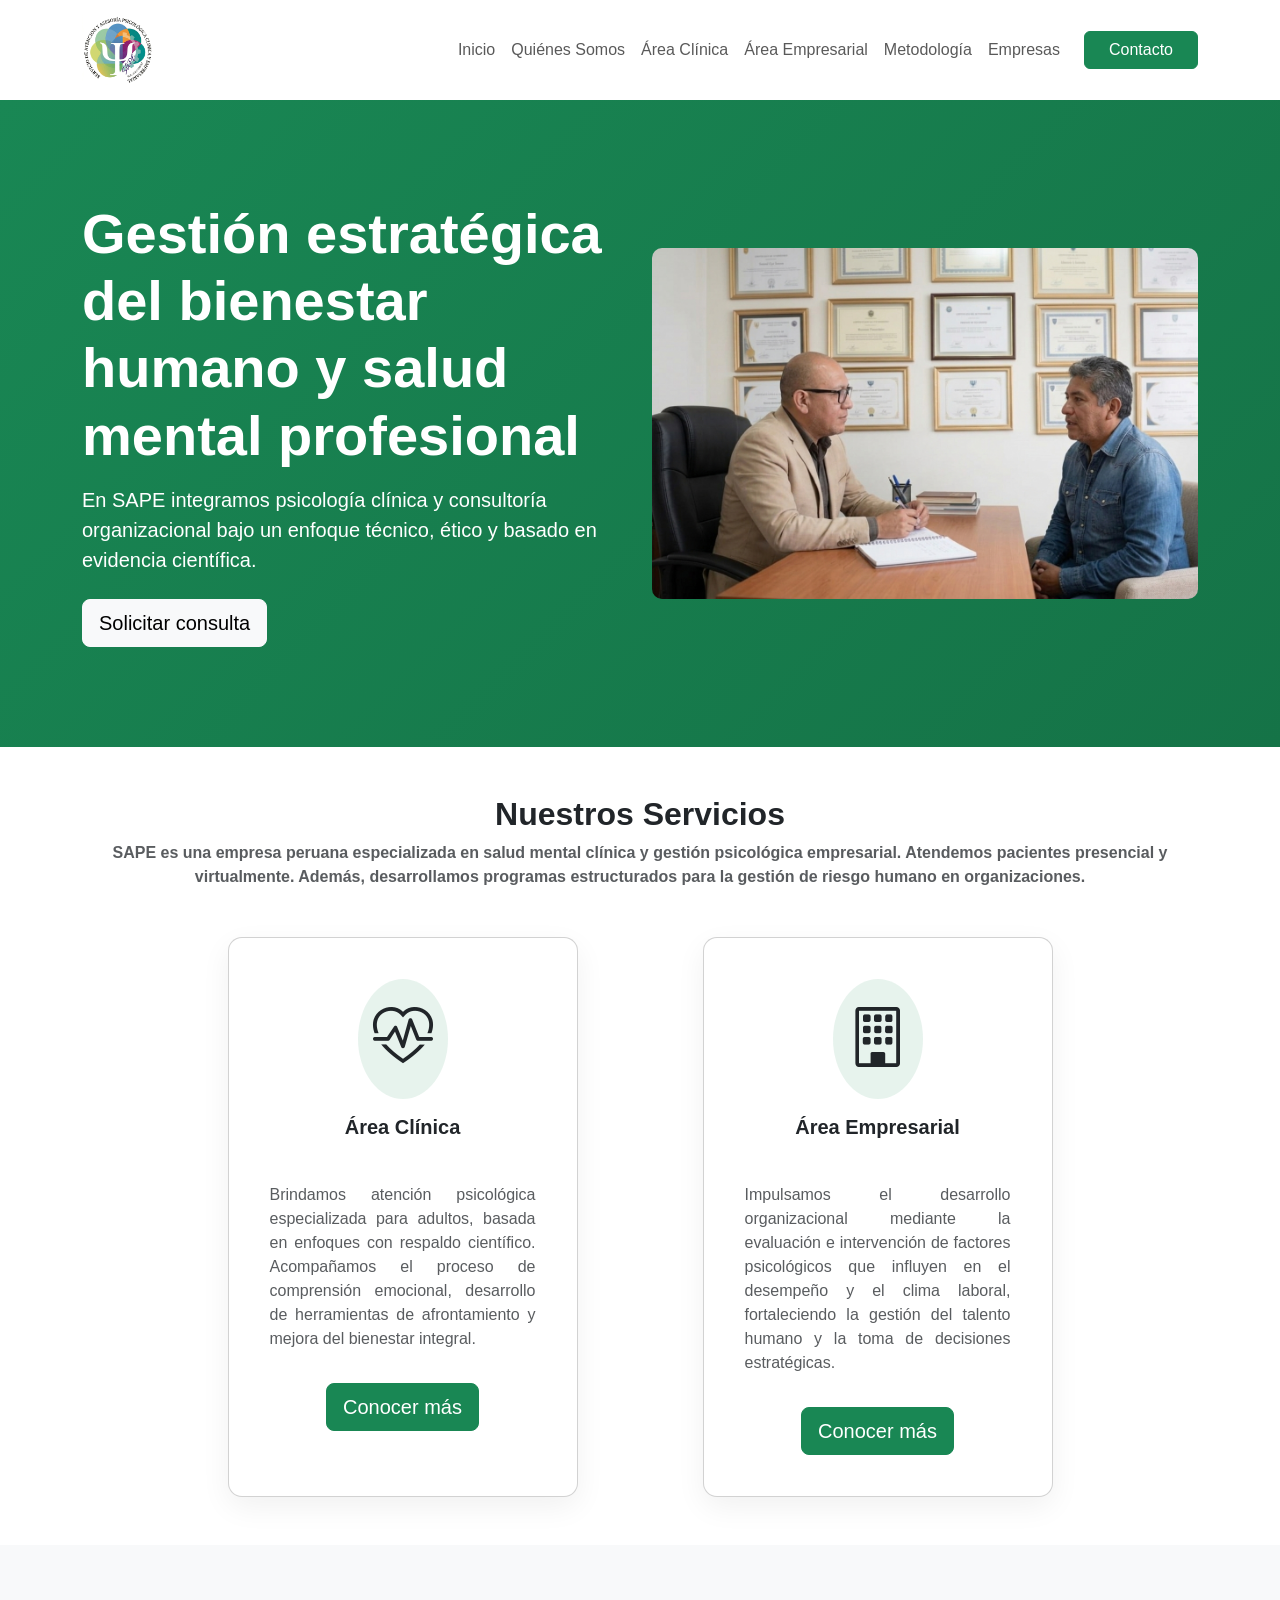
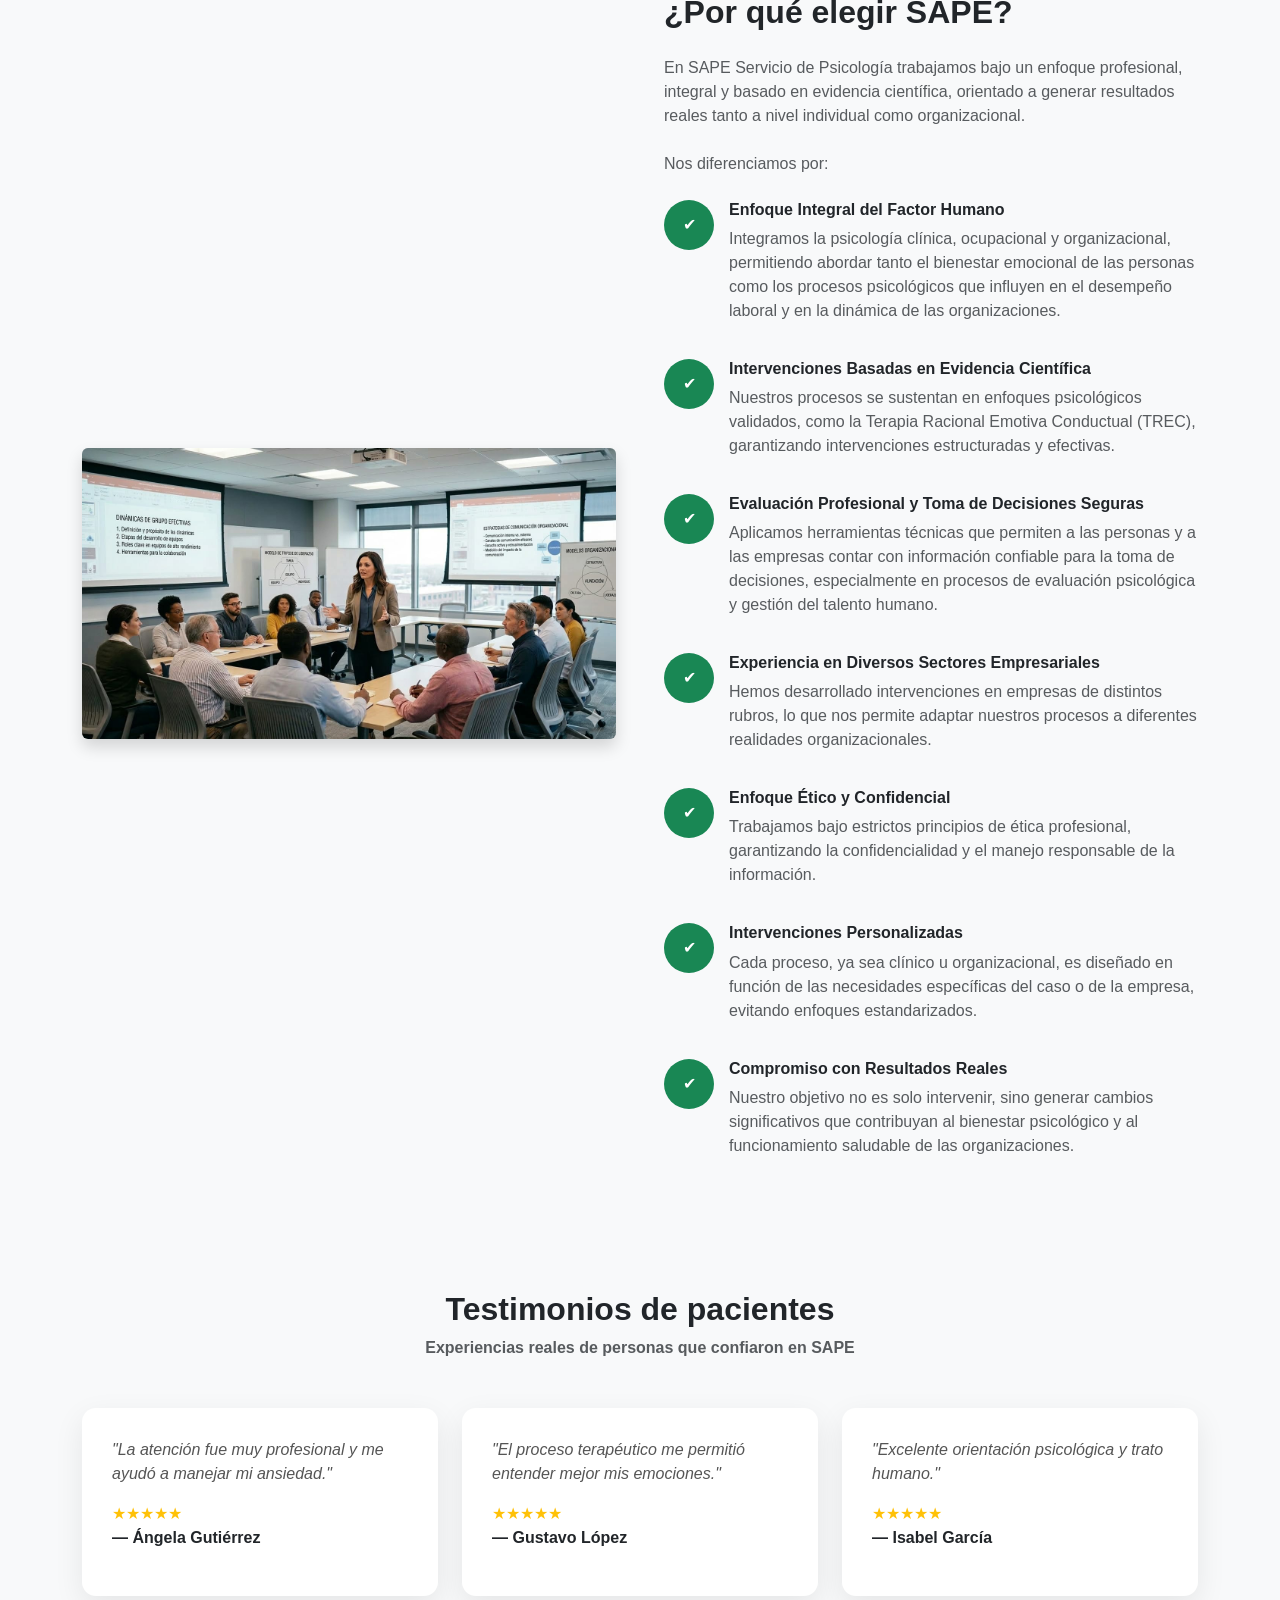
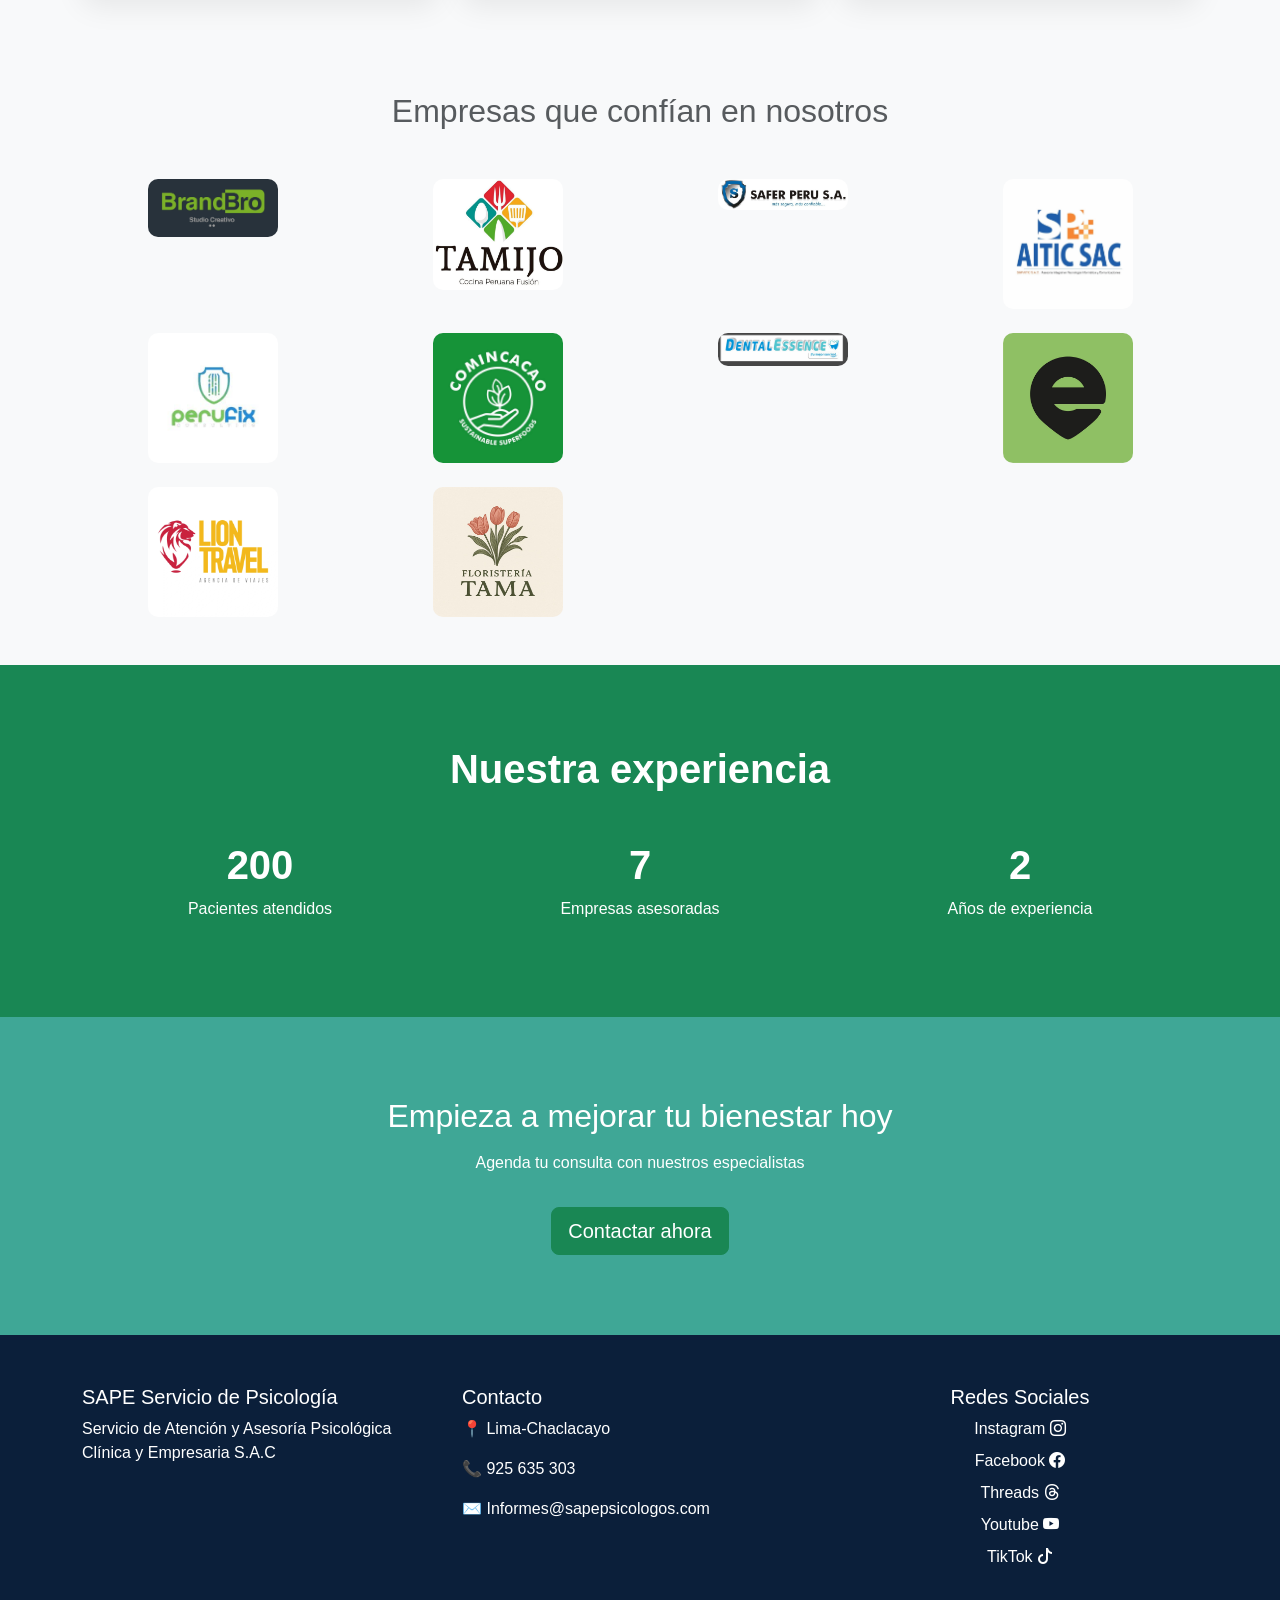
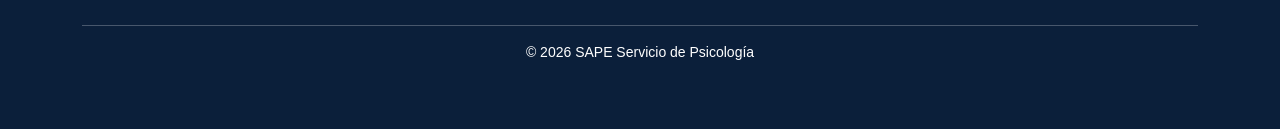
==== commit 4e0e41df: "Actualización de la dirección en todas los archivos de html" ====
--- a/index.html
+++ b/index.html
@@ -244,7 +244,7 @@
 
       <div class="col-lg-4">
         <h5>Contacto</h5>
-        <p>📍 Calle Las Dalias 101 – Chaclacayo</p>
+        <p>📍 Lima-Chaclacayo</p>
         <p>📞 925 635 303</p>
         <p>✉️ Informes@sapepsicologos.com</p>
       </div>
--- a/css/styles.css
+++ b/css/styles.css
@@ -26,10 +26,8 @@
 /* NAVBAR */
 /* ============================= */
 .logo-img {
-  height: 80px;
-  width: auto;
-  border-radius: 12px;
-  transition: transform 0.3s ease;
+  height: 70px;
+  
 }
 
 .logo-img:hover {
@@ -295,7 +293,7 @@
 @media (max-width: 768px) {
 
   .logo-img {
-    height: 65px;
+    height: 55px;
   }
 
   .hero {
